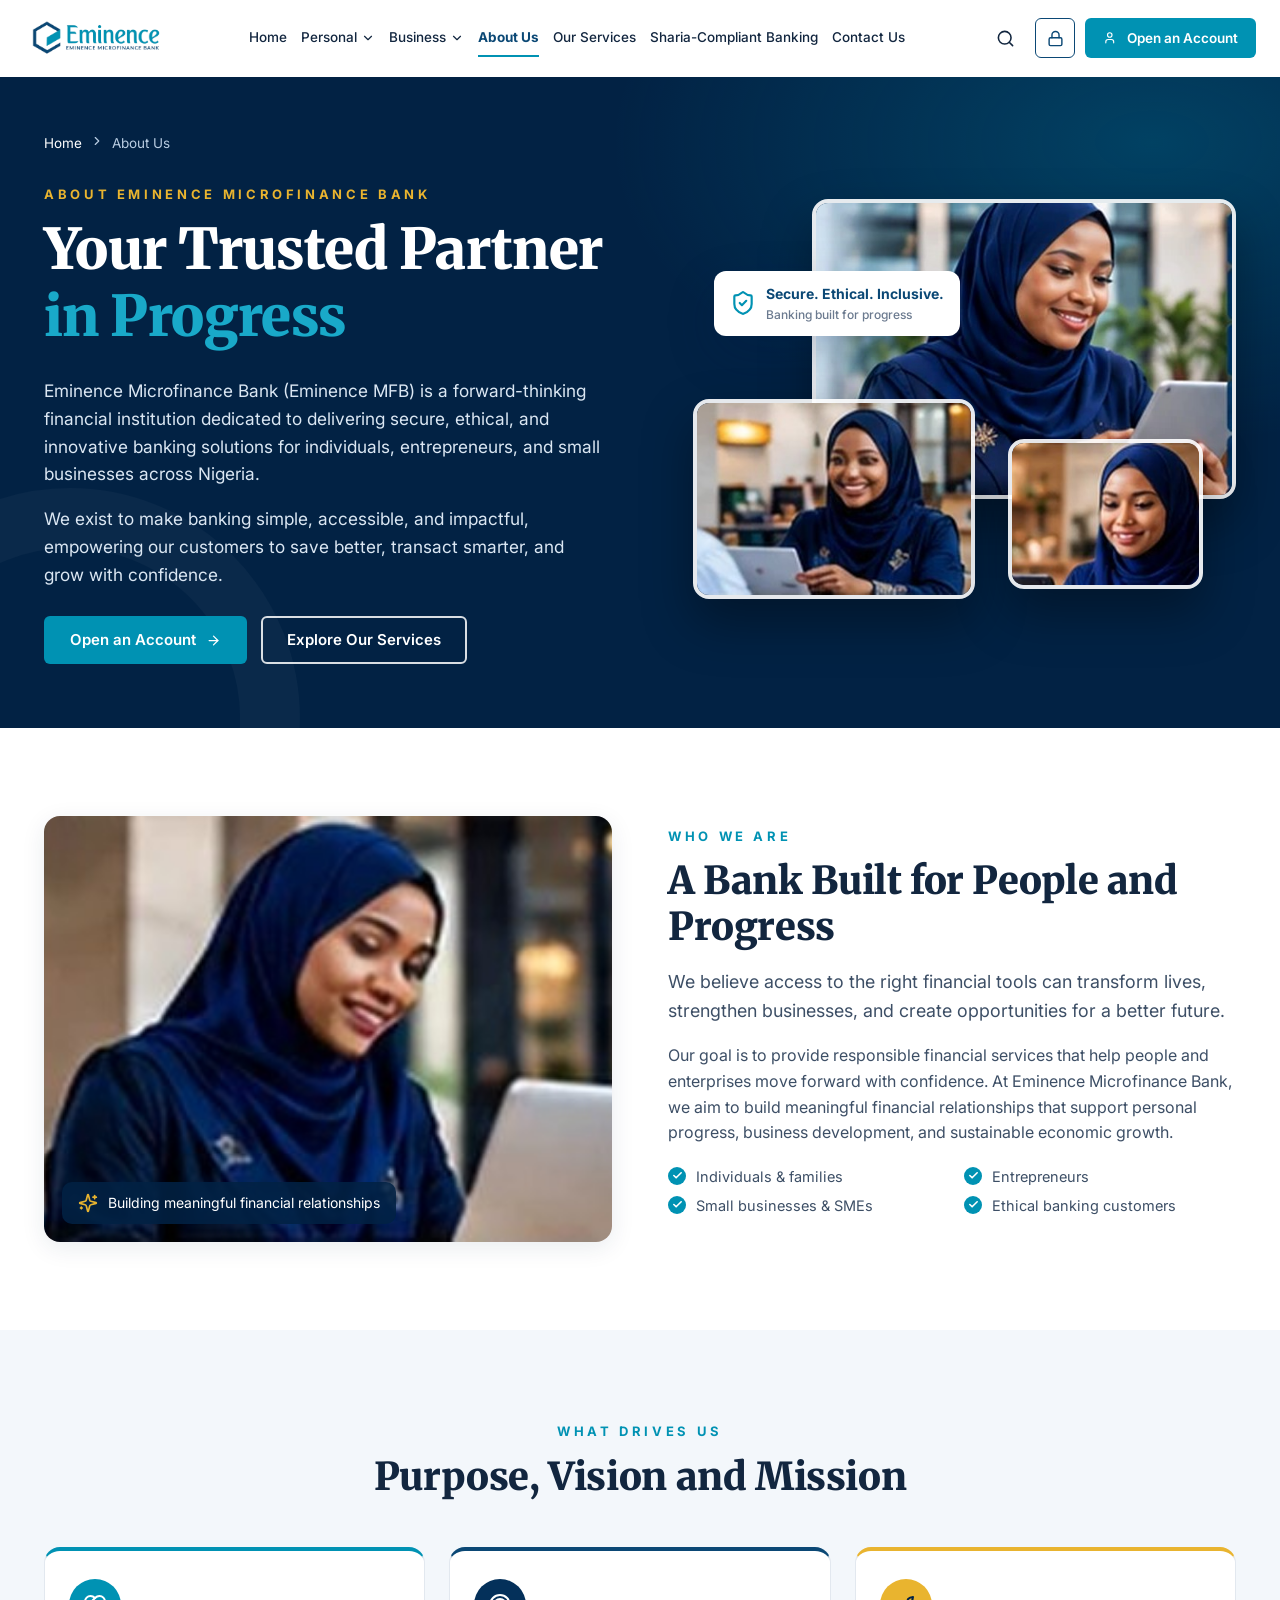
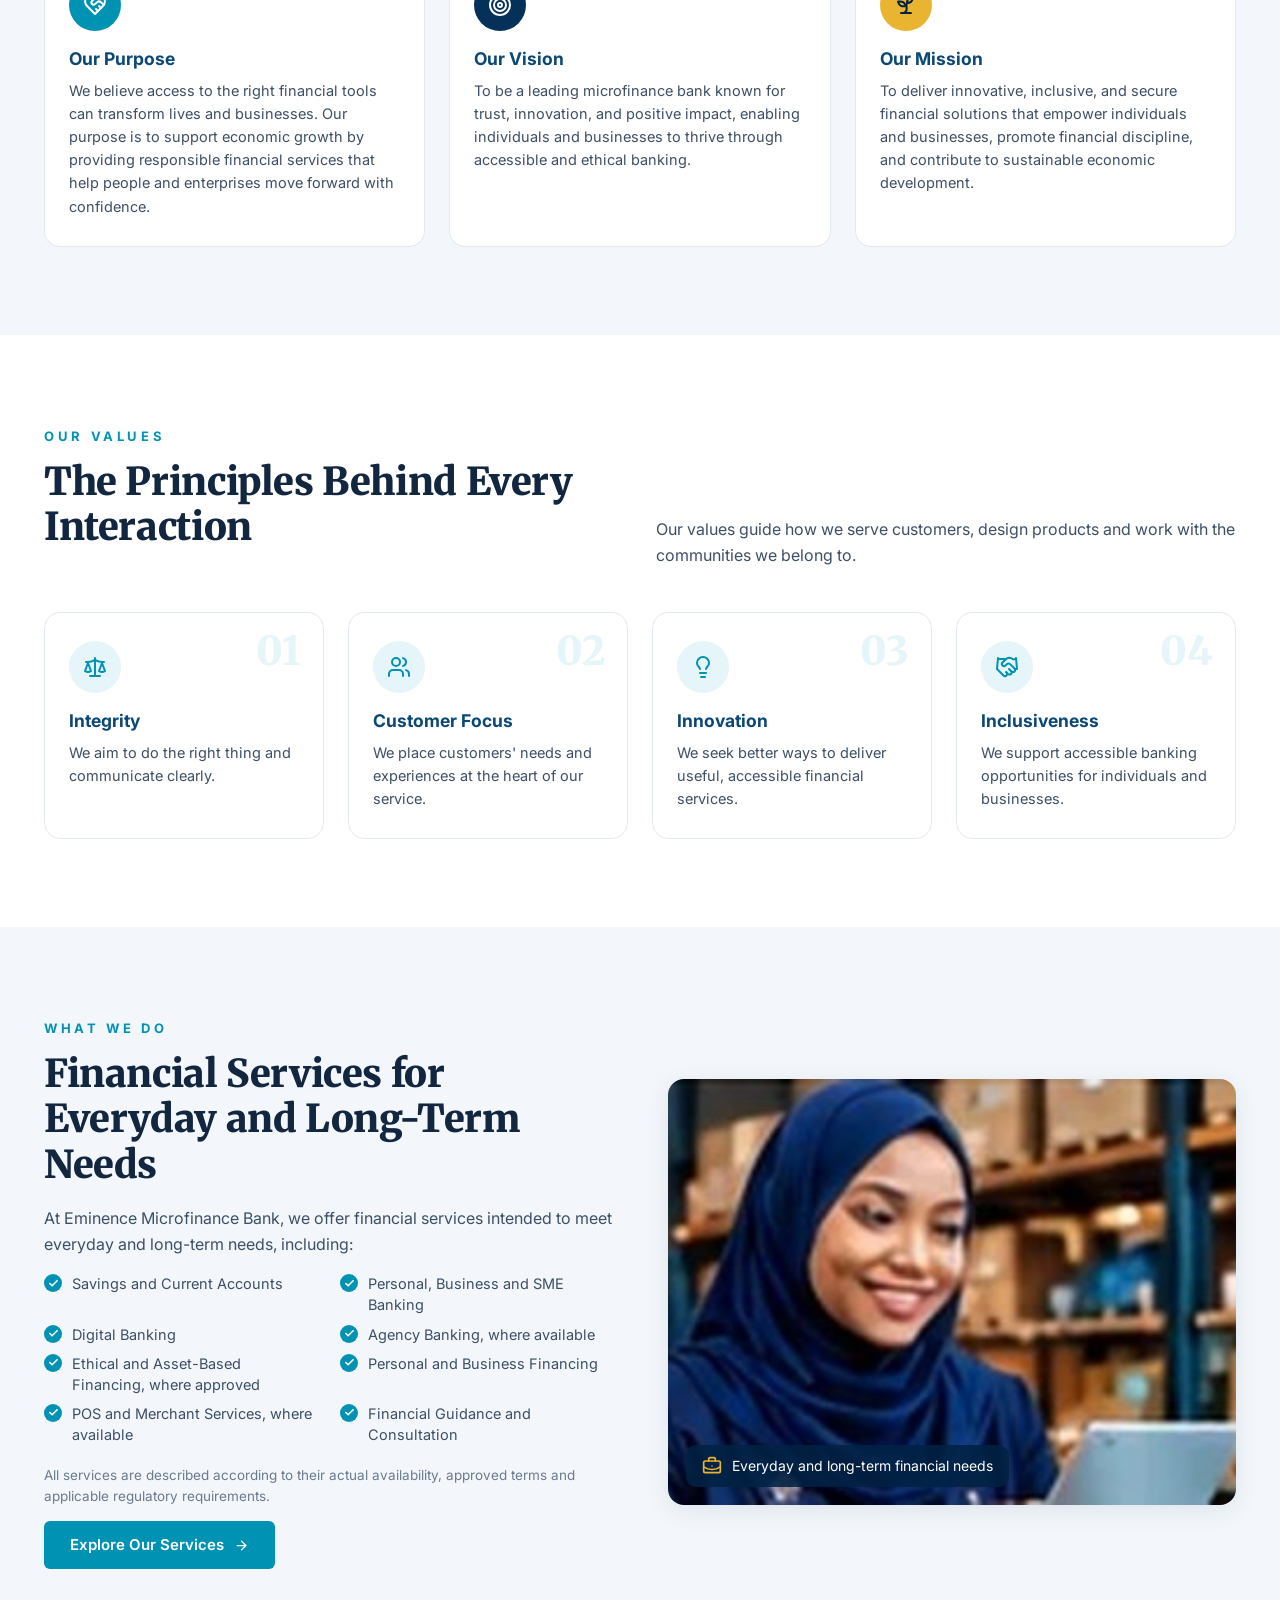
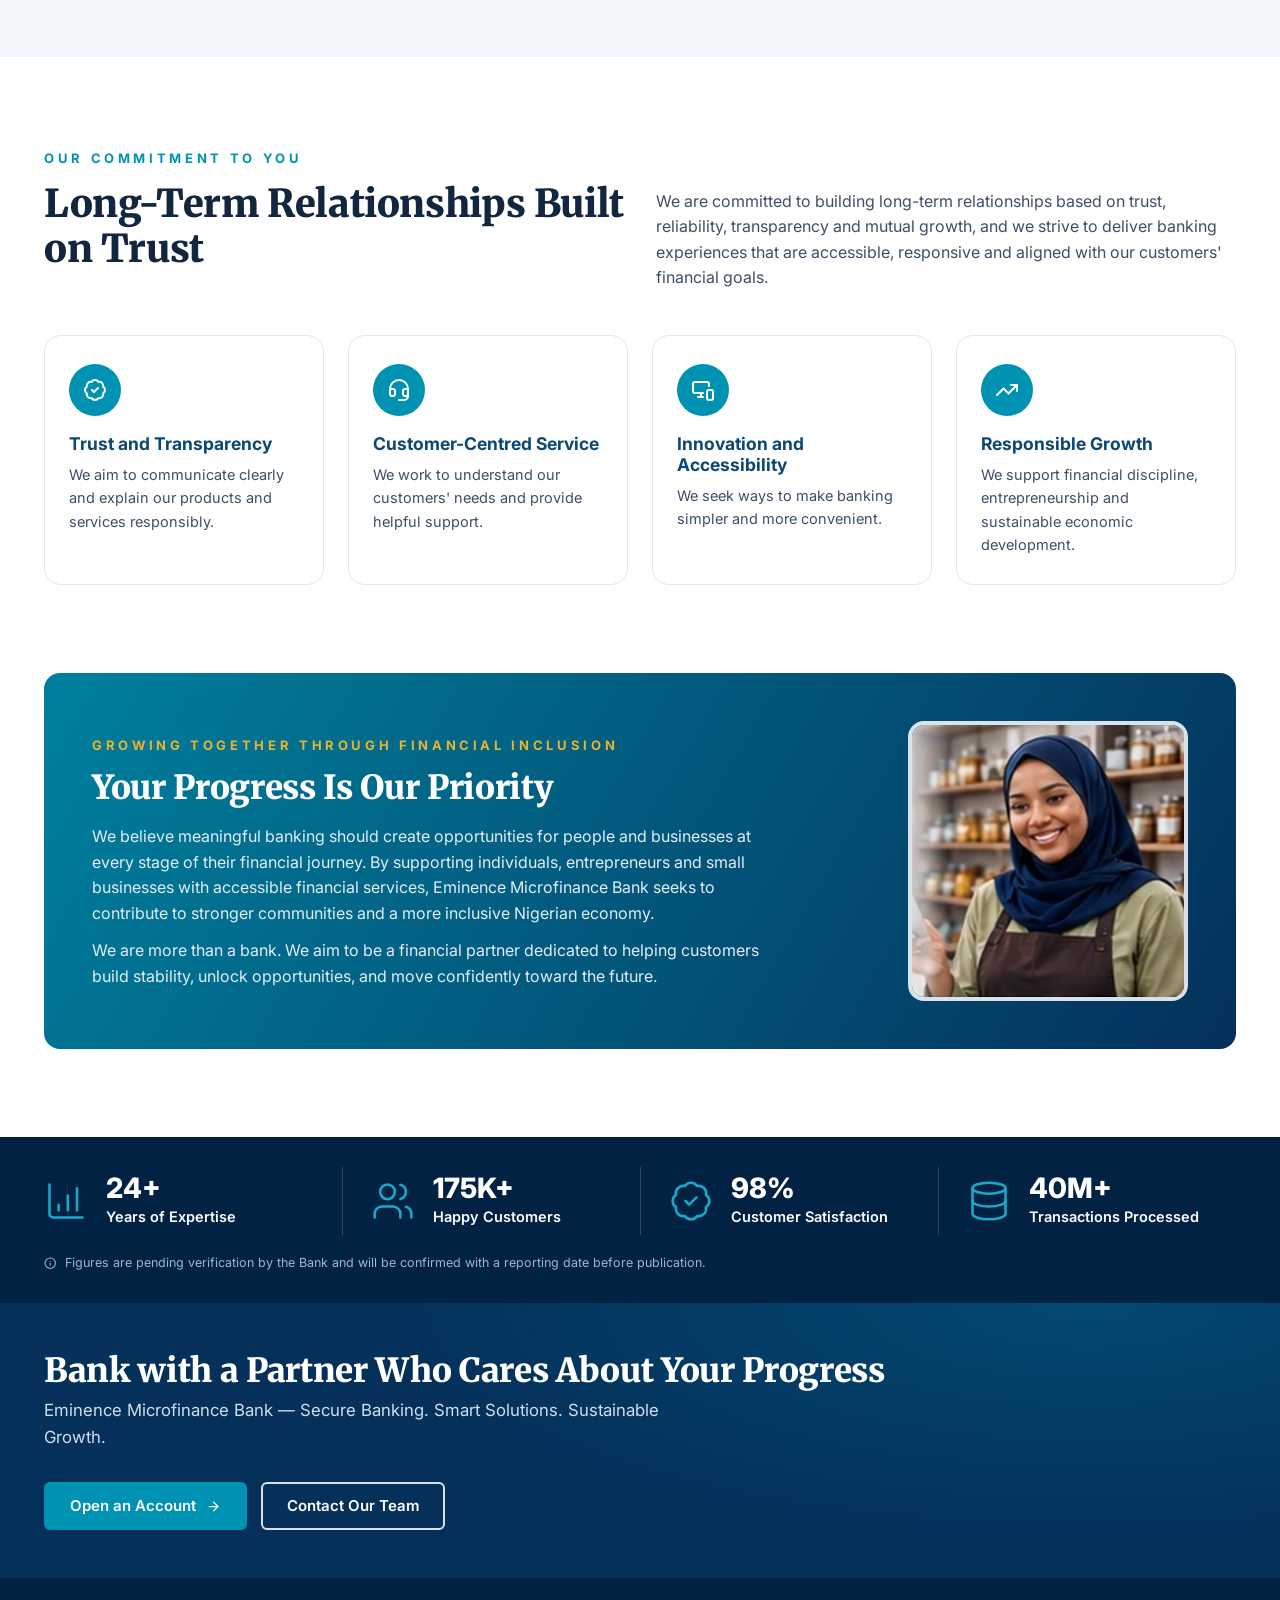
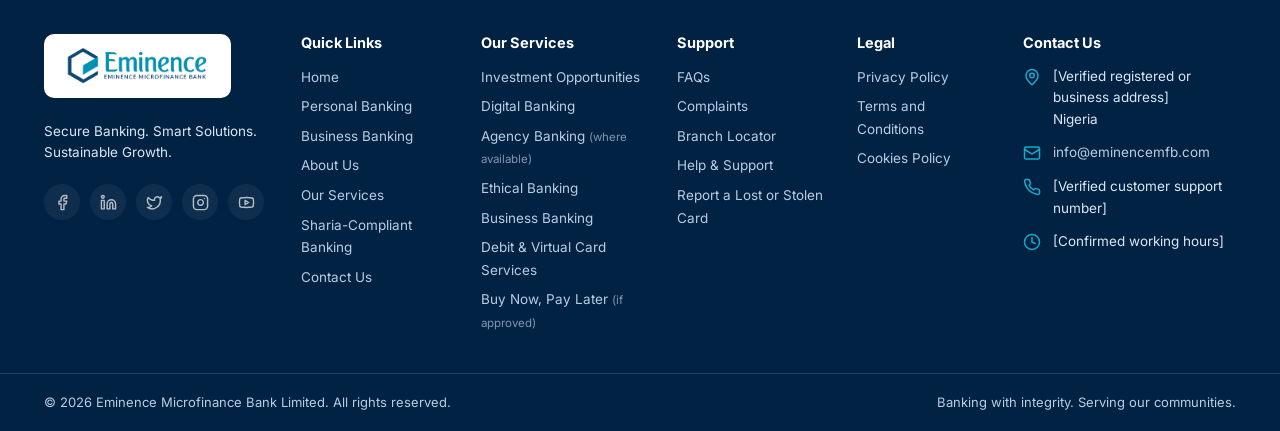
==== eminence-website/about.html @ ccd64b38 "Add files via upload" ====
<!doctype html>
<html lang="en" class="no-js">
<head>
  <meta charset="utf-8">
  <meta name="viewport" content="width=device-width, initial-scale=1">
  <title>About Us | Eminence Microfinance Bank</title>
  <meta name="description" content="Eminence Microfinance Bank is a forward-thinking financial institution delivering secure, ethical and innovative banking for individuals, entrepreneurs and small businesses across Nigeria.">
  <meta name="theme-color" content="#022244">
  <link rel="icon" type="image/webp" href="assets/img/eminence-icon.webp">
  <link rel="apple-touch-icon" href="assets/img/eminence-icon.webp">
  <link rel="preconnect" href="https://fonts.googleapis.com">
  <link rel="preconnect" href="https://fonts.gstatic.com" crossorigin>
  <link href="https://fonts.googleapis.com/css2?family=Inter:wght@400;500;600;700;800&family=Merriweather:wght@700;900&display=swap" rel="stylesheet">
  <link rel="stylesheet" href="assets/css/styles.css">
</head>
<body data-page="about">
  <a class="skip-link" href="#main">Skip to main content</a>
  <header id="site-header"></header>

  <main id="main">
    <!-- HERO -->
    <section class="hero-split" aria-labelledby="hero-title">
      <div class="container">
        <div>
          <ol class="breadcrumb reveal"><li><a href="index.html">Home</a></li><li><i data-lucide="chevron-right"></i></li><li aria-current="page">About Us</li></ol>
          <span class="eyebrow eyebrow--gold reveal">About Eminence Microfinance Bank</span>
          <h1 id="hero-title" class="reveal" style="--d:.08s">Your Trusted Partner <span class="accent">in Progress</span></h1>
          <p class="reveal" style="--d:.16s">Eminence Microfinance Bank (Eminence MFB) is a forward-thinking financial institution dedicated to delivering secure, ethical, and innovative banking solutions for individuals, entrepreneurs, and small businesses across Nigeria.</p>
          <p class="reveal" style="--d:.2s">We exist to make banking simple, accessible, and impactful, empowering our customers to save better, transact smarter, and grow with confidence.</p>
          <div class="btn-row reveal" style="--d:.26s;margin-top:28px">
            <a class="btn btn--primary" href="#" data-open-account>Open an Account <i data-lucide="arrow-right"></i></a>
            <a class="btn btn--ghost-light" href="services.html">Explore Our Services</a>
          </div>
        </div>
        <div class="collage reveal reveal--right" style="--d:.2s">
          <img class="c1" src="assets/img/biz-digital.jpg" alt="Eminence team member in a hijab working on a tablet" style="object-position:center 30%">
          <img class="c2" src="assets/img/svc-agency.jpg" alt="Eminence staff member in a hijab helping a customer">
          <img class="c3" src="assets/img/acc-women.jpg" alt="Customer in a hijab smiling at her phone">
          <div class="badge-float"><i data-lucide="shield-check"></i><div>Secure. Ethical. Inclusive.<small>Banking built for progress</small></div></div>
        </div>
      </div>
    </section>

    <!-- WHO WE ARE -->
    <section class="section" aria-labelledby="who-title">
      <div class="container split">
        <div class="split__media reveal reveal--left">
          <img src="assets/img/svc-business.jpg" alt="Eminence relationship officer in a hijab at work" loading="lazy">
          <span class="tag"><i data-lucide="sparkles"></i>Building meaningful financial relationships</span>
        </div>
        <div class="reveal reveal--right">
          <span class="eyebrow">Who We Are</span>
          <h2 id="who-title" class="h-section">A Bank Built for People and Progress</h2>
          <p class="lead">We believe access to the right financial tools can transform lives, strengthen businesses, and create opportunities for a better future.</p>
          <p>Our goal is to provide responsible financial services that help people and enterprises move forward with confidence. At Eminence Microfinance Bank, we aim to build meaningful financial relationships that support personal progress, business development, and sustainable economic growth.</p>
          <ul class="check-list check-list--2col" style="margin-top:20px">
            <li>Individuals &amp; families</li><li>Entrepreneurs</li><li>Small businesses &amp; SMEs</li><li>Ethical banking customers</li>
          </ul>
        </div>
      </div>
    </section>

    <!-- PURPOSE / VISION / MISSION -->
    <section class="section section--soft" aria-labelledby="pvm-title">
      <div class="container">
        <div class="section-head section-head--center reveal">
          <span class="eyebrow">What Drives Us</span>
          <h2 id="pvm-title" class="h-section">Purpose, Vision and Mission</h2>
        </div>
        <div class="mvv" data-stagger>
          <article class="pillar reveal"><span class="ic-circle ic-circle--teal"><i data-lucide="heart-handshake"></i></span><h3>Our Purpose</h3><p>We believe access to the right financial tools can transform lives and businesses. Our purpose is to support economic growth by providing responsible financial services that help people and enterprises move forward with confidence.</p></article>
          <article class="pillar reveal"><span class="ic-circle"><i data-lucide="target"></i></span><h3>Our Vision</h3><p>To be a leading microfinance bank known for trust, innovation, and positive impact, enabling individuals and businesses to thrive through accessible and ethical banking.</p></article>
          <article class="pillar reveal"><span class="ic-circle" style="background:var(--gold);color:var(--navy-900)"><i data-lucide="sprout"></i></span><h3>Our Mission</h3><p>To deliver innovative, inclusive, and secure financial solutions that empower individuals and businesses, promote financial discipline, and contribute to sustainable economic development.</p></article>
        </div>
      </div>
    </section>

    <!-- VALUES -->
    <section class="section" aria-labelledby="values-title">
      <div class="container">
        <div class="section-head reveal">
          <div><span class="eyebrow">Our Values</span><h2 id="values-title" class="h-section">The Principles Behind Every Interaction</h2></div>
          <p>Our values guide how we serve customers, design products and work with the communities we belong to.</p>
        </div>
        <div class="grid grid-4" data-stagger>
          <article class="pillar pillar--num reveal"><span class="num">01</span><span class="ic-circle ic-circle--soft"><i data-lucide="scale"></i></span><h3>Integrity</h3><p>We aim to do the right thing and communicate clearly.</p></article>
          <article class="pillar pillar--num reveal"><span class="num">02</span><span class="ic-circle ic-circle--soft"><i data-lucide="users"></i></span><h3>Customer Focus</h3><p>We place customers' needs and experiences at the heart of our service.</p></article>
          <article class="pillar pillar--num reveal"><span class="num">03</span><span class="ic-circle ic-circle--soft"><i data-lucide="lightbulb"></i></span><h3>Innovation</h3><p>We seek better ways to deliver useful, accessible financial services.</p></article>
          <article class="pillar pillar--num reveal"><span class="num">04</span><span class="ic-circle ic-circle--soft"><i data-lucide="handshake"></i></span><h3>Inclusiveness</h3><p>We support accessible banking opportunities for individuals and businesses.</p></article>
        </div>
      </div>
    </section>

    <!-- WHAT WE DO -->
    <section class="section section--soft" aria-labelledby="do-title">
      <div class="container split split--rev">
        <div class="split__media reveal reveal--right">
          <img src="assets/img/biz-financing.jpg" alt="Business owner in a hijab reviewing stock on a tablet" loading="lazy">
          <span class="tag"><i data-lucide="briefcase-business"></i>Everyday and long-term financial needs</span>
        </div>
        <div class="reveal reveal--left">
          <span class="eyebrow">What We Do</span>
          <h2 id="do-title" class="h-section">Financial Services for Everyday and Long-Term Needs</h2>
          <p>At Eminence Microfinance Bank, we offer financial services intended to meet everyday and long-term needs, including:</p>
          <ul class="check-list check-list--2col">
            <li>Savings and Current Accounts</li>
            <li>Personal, Business and SME Banking</li>
            <li>Digital Banking</li>
            <li>Agency Banking, where available</li>
            <li>Ethical and Asset-Based Financing, where approved</li>
            <li>Personal and Business Financing</li>
            <li>POS and Merchant Services, where available</li>
            <li>Financial Guidance and Consultation</li>
          </ul>
          <p style="font-size:13.5px;color:var(--muted)">All services are described according to their actual availability, approved terms and applicable regulatory requirements.</p>
          <a class="btn btn--primary" href="services.html">Explore Our Services <i data-lucide="arrow-right"></i></a>
        </div>
      </div>
    </section>

    <!-- COMMITMENT -->
    <section class="section" aria-labelledby="commit-title">
      <div class="container">
        <div class="section-head reveal">
          <div><span class="eyebrow">Our Commitment to You</span><h2 id="commit-title" class="h-section">Long-Term Relationships Built on Trust</h2></div>
          <p>We are committed to building long-term relationships based on trust, reliability, transparency and mutual growth, and we strive to deliver banking experiences that are accessible, responsive and aligned with our customers' financial goals.</p>
        </div>
        <div class="grid grid-4" data-stagger>
          <article class="pillar reveal"><span class="ic-circle ic-circle--teal"><i data-lucide="badge-check"></i></span><h3>Trust and Transparency</h3><p>We aim to communicate clearly and explain our products and services responsibly.</p></article>
          <article class="pillar reveal"><span class="ic-circle ic-circle--teal"><i data-lucide="headset"></i></span><h3>Customer-Centred Service</h3><p>We work to understand our customers' needs and provide helpful support.</p></article>
          <article class="pillar reveal"><span class="ic-circle ic-circle--teal"><i data-lucide="monitor-smartphone"></i></span><h3>Innovation and Accessibility</h3><p>We seek ways to make banking simpler and more convenient.</p></article>
          <article class="pillar reveal"><span class="ic-circle ic-circle--teal"><i data-lucide="trending-up"></i></span><h3>Responsible Growth</h3><p>We support financial discipline, entrepreneurship and sustainable economic development.</p></article>
        </div>
      </div>
    </section>

    <!-- INCLUSION -->
    <section class="section" style="padding-top:0" aria-labelledby="incl-title">
      <div class="container">
        <div class="quote-band reveal reveal--zoom">
          <div>
            <span class="eyebrow eyebrow--gold">Growing Together Through Financial Inclusion</span>
            <h2 id="incl-title">Your Progress Is Our Priority</h2>
            <p style="margin-bottom:12px">We believe meaningful banking should create opportunities for people and businesses at every stage of their financial journey. By supporting individuals, entrepreneurs and small businesses with accessible financial services, Eminence Microfinance Bank seeks to contribute to stronger communities and a more inclusive Nigerian economy.</p>
            <p>We are more than a bank. We aim to be a financial partner dedicated to helping customers build stability, unlock opportunities, and move confidently toward the future.</p>
          </div>
          <img src="assets/img/biz-story.jpg" alt="Smiling business owner in a hijab" loading="lazy">
        </div>
      </div>
    </section>

    <!-- STATS (pending verification) -->
    <section class="stats" data-unverified-stats aria-label="Eminence in numbers">
      <div class="container">
        <div class="stats__grid" data-stagger>
          <div class="stat reveal"><i data-lucide="chart-column-increasing"></i><div><strong>24+</strong><span>Years of Expertise</span></div></div>
          <div class="stat reveal"><i data-lucide="users"></i><div><strong>175K+</strong><span>Happy Customers</span></div></div>
          <div class="stat reveal"><i data-lucide="badge-check"></i><div><strong>98%</strong><span>Customer Satisfaction</span></div></div>
          <div class="stat reveal"><i data-lucide="database"></i><div><strong>40M+</strong><span>Transactions Processed</span></div></div>
        </div>
        <p class="stats__note"><i data-lucide="info"></i> Figures are pending verification by the Bank and will be confirmed with a reporting date before publication.</p>
      </div>
    </section>

    <!-- CTA -->
    <section class="cta" aria-labelledby="cta-title">
      <div class="container cta__inner reveal">
        <div>
          <h2 id="cta-title">Bank with a Partner Who Cares About Your Progress</h2>
          <p>Eminence Microfinance Bank — Secure Banking. Smart Solutions. Sustainable Growth.</p>
        </div>
        <div class="btn-row">
          <a class="btn btn--primary" href="#" data-open-account>Open an Account <i data-lucide="arrow-right"></i></a>
          <a class="btn btn--ghost-light" href="contact.html">Contact Our Team</a>
        </div>
      </div>
    </section>
  </main>

  <footer id="site-footer"></footer>
  <script src="assets/js/vendor/lenis.min.js"></script>
  <script src="assets/js/vendor/lucide.min.js"></script>
  <script src="assets/js/main.js"></script>
</body>
</html>
---- eminence-website/assets/css/styles.css ----
/* ==========================================================================
   Eminence Microfinance Bank — Global Stylesheet
   ========================================================================== */

:root {
  --navy: #0b4875;
  --navy-700: #083a62;
  --navy-800: #04305a;
  --navy-900: #022244;
  --teal: #0092b3;
  --teal-600: #00809e;
  --teal-400: #19a9c9;
  --teal-50: #e6f5f9;
  --gold: #e9b42f;
  --gold-600: #d29e17;
  --gold-50: #fdf6e3;
  --ink: #12263f;
  --body: #3d4f66;
  --muted: #6b7a8f;
  --line: #e2e8ef;
  --bg: #ffffff;
  --bg-soft: #f3f7fb;
  --white: #ffffff;
  --success: #12936a;
  --danger: #c63b3b;

  --font-head: "Merriweather", Georgia, "Times New Roman", serif;
  --font-body: "Inter", system-ui, -apple-system, "Segoe UI", Roboto, Arial, sans-serif;
  --font-script: "Caveat", "Segoe Script", cursive;

  --radius-sm: 6px;
  --radius: 10px;
  --radius-lg: 16px;
  --shadow-sm: 0 1px 2px rgba(10, 40, 80, .06), 0 2px 8px rgba(10, 40, 80, .05);
  --shadow: 0 6px 24px rgba(10, 40, 80, .09);
  --shadow-lg: 0 18px 50px rgba(5, 30, 70, .18);
  --container: 1240px;
  --header-h: 76px;
  --ease: cubic-bezier(.2, .7, .2, 1);
}

/* ---------- Reset / base ---------- */
*, *::before, *::after { box-sizing: border-box; }
html { scroll-behavior: smooth; -webkit-text-size-adjust: 100%; scroll-padding-top: calc(var(--header-h) + 16px); }
html.lenis, html.lenis body { height: auto; }
.lenis.lenis-smooth { scroll-behavior: auto !important; }
.lenis.lenis-smooth [data-lenis-prevent] { overscroll-behavior: contain; }
.lenis.lenis-stopped { overflow: hidden; }
body {
  margin: 0; font-family: var(--font-body); font-size: 16px; line-height: 1.6;
  color: var(--body); background: var(--bg); overflow-x: hidden;
  -webkit-font-smoothing: antialiased;
}
img { max-width: 100%; display: block; }
a { color: var(--teal); text-decoration: none; transition: color .2s; }
a:hover { color: var(--navy); }
h1, h2, h3, h4 { color: var(--ink); margin: 0 0 .5em; line-height: 1.18; }
h1, h2 { font-family: var(--font-head); font-weight: 900; letter-spacing: -.01em; }
h3, h4 { font-family: var(--font-body); font-weight: 700; }
p { margin: 0 0 1em; }
ul { margin: 0; padding: 0; }
button, input, select, textarea { font: inherit; color: inherit; }
:focus-visible { outline: 3px solid var(--gold); outline-offset: 2px; border-radius: 4px; }
.sr-only { position: absolute; width: 1px; height: 1px; overflow: hidden; clip: rect(0 0 0 0); white-space: nowrap; }
.skip-link { position: absolute; left: 16px; top: -60px; z-index: 999; background: var(--gold); color: var(--navy-900); padding: 10px 16px; border-radius: var(--radius-sm); font-weight: 700; }
.skip-link:focus { top: 12px; }
[data-lucide], svg.lucide { width: 1em; height: 1em; stroke-width: 2; flex-shrink: 0; }

.container { width: 100%; max-width: var(--container); margin: 0 auto; padding: 0 24px; }
.section { padding: 88px 0; }
.section--tight { padding: 56px 0; }
.section--soft { background: var(--bg-soft); }
.section--navy { background: var(--navy-900); color: #d6e2ef; }
.text-center { text-align: center; }

/* ---------- Typography helpers ---------- */
.eyebrow {
  display: inline-block; font-size: 13px; font-weight: 700; letter-spacing: .28em;
  text-transform: uppercase; color: var(--teal); margin-bottom: 12px;
}
.eyebrow--gold { color: var(--gold); }
.h-display { font-size: clamp(2.3rem, 4.6vw, 4rem); }
.h-section { font-size: clamp(1.8rem, 3vw, 2.5rem); }
.h-sub { font-size: clamp(1.35rem, 2vw, 1.7rem); }
.accent { color: var(--teal-400); }
.accent-gold { color: var(--gold); }
.lead { font-size: 1.12rem; color: var(--body); }
.section-head { display: grid; grid-template-columns: 1fr 1fr; gap: 32px; align-items: end; margin-bottom: 44px; }
.section-head p { margin: 0; }
.section-head--center { display: block; text-align: center; max-width: 720px; margin: 0 auto 48px; }

/* ---------- Buttons ---------- */
.btn {
  display: inline-flex; align-items: center; justify-content: center; gap: 10px;
  padding: 13px 24px; border-radius: var(--radius-sm); font-weight: 600; font-size: 15px;
  border: 2px solid transparent; cursor: pointer; text-align: center; line-height: 1.2;
  transition: background .25s, color .25s, border-color .25s, transform .25s var(--ease), box-shadow .25s;
}
.btn svg { transition: transform .25s var(--ease); }
.btn:hover svg:last-child { transform: translateX(3px); }
.btn:active { transform: translateY(1px); }
.btn--primary { background: var(--teal); color: #fff; }
.btn--primary:hover { background: var(--teal-600); color: #fff; box-shadow: 0 8px 22px rgba(0, 146, 179, .35); }
.btn--navy { background: var(--navy-800); color: #fff; }
.btn--navy:hover { background: var(--navy-900); color: #fff; }
.btn--gold { background: var(--gold); color: var(--navy-900); }
.btn--gold:hover { background: var(--gold-600); color: var(--navy-900); }
.btn--ghost-light { border-color: rgba(255, 255, 255, .85); color: #fff; background: transparent; }
.btn--ghost-light:hover { background: #fff; color: var(--navy-800); }
.btn--outline { border-color: var(--navy); color: var(--navy); background: #fff; }
.btn--outline:hover { background: var(--navy); color: #fff; }
.btn--block { width: 100%; }
.btn--sm { padding: 9px 16px; font-size: 14px; }
.btn-row { display: flex; flex-wrap: wrap; gap: 14px; }
.link-arrow { display: inline-flex; align-items: center; gap: 8px; font-weight: 700; color: var(--navy); font-size: 14.5px; }
.link-arrow:hover { color: var(--teal); gap: 12px; }

/* ==========================================================================
   Header / navigation
   ========================================================================== */
.site-header {
  position: sticky; top: 0; z-index: 100; background: rgba(255, 255, 255, .97);
  backdrop-filter: saturate(160%) blur(8px); border-bottom: 1px solid transparent;
  transition: box-shadow .3s, border-color .3s;
}
.site-header.is-scrolled { box-shadow: 0 4px 20px rgba(5, 30, 70, .08); border-color: var(--line); }
.nav { height: var(--header-h); display: flex; align-items: center; gap: 18px; max-width: 1400px; }
.brand { display: flex; align-items: center; flex-shrink: 0; }
.brand img { height: 44px; width: auto; }
.nav-menu { display: flex; align-items: center; gap: 0; margin: 0 auto; list-style: none; }
.nav-menu > li { position: relative; }
.nav-link {
  display: inline-flex; align-items: center; gap: 4px; padding: 10px 12px; font-size: 14.5px;
  font-weight: 500; color: var(--ink); position: relative; background: none; border: 0; cursor: pointer; white-space: nowrap;
}
.nav-link::after {
  content: ""; position: absolute; left: 12px; right: 12px; bottom: 2px; height: 2px;
  background: var(--teal); transform: scaleX(0); transform-origin: left; transition: transform .3s var(--ease);
}
.nav-link:hover { color: var(--teal); }
.nav-link:hover::after, .nav-link.is-active::after { transform: scaleX(1); }
.nav-link.is-active { color: var(--navy); font-weight: 700; }
.nav-link svg { font-size: 14px; transition: transform .25s; }
.has-dropdown:hover .nav-link svg, .has-dropdown.is-open .nav-link svg { transform: rotate(180deg); }
.dropdown {
  position: absolute; top: calc(100% + 6px); left: 0; min-width: 270px; background: #fff;
  border: 1px solid var(--line); border-radius: var(--radius); box-shadow: var(--shadow-lg);
  padding: 8px; list-style: none; opacity: 0; visibility: hidden; transform: translateY(8px);
  transition: opacity .2s, transform .2s, visibility .2s;
}
.has-dropdown:hover .dropdown, .has-dropdown:focus-within .dropdown, .has-dropdown.is-open .dropdown { opacity: 1; visibility: visible; transform: translateY(0); }
.dropdown a { display: flex; align-items: center; gap: 12px; padding: 10px 12px; border-radius: 8px; color: var(--ink); font-size: 14px; font-weight: 500; }
.dropdown a:hover { background: var(--teal-50); color: var(--navy); }
.dropdown a svg { color: var(--teal); font-size: 18px; }
.nav-actions { display: flex; align-items: center; gap: 10px; flex-shrink: 0; }
.icon-btn { width: 40px; height: 40px; display: grid; place-items: center; border-radius: 50%; border: 0; background: transparent; color: var(--ink); cursor: pointer; font-size: 19px; }
.icon-btn:hover { background: var(--teal-50); color: var(--teal); }
.nav-divider { width: 1px; height: 26px; background: var(--line); }
.btn-ib { border: 1.5px solid var(--navy); color: var(--navy); padding: 9px 14px; font-size: 13.5px; border-radius: var(--radius-sm); background: #fff; }
.btn-ib:hover { background: var(--navy); color: #fff; }
.btn-open { padding: 10px 16px; font-size: 13.5px; }
.nav-toggle { display: none; }

/* Search overlay */
.search-panel {
  position: fixed; inset: 0; z-index: 200; background: rgba(2, 25, 55, .72); backdrop-filter: blur(4px);
  display: flex; align-items: flex-start; justify-content: center; padding: 14vh 16px 16px;
  opacity: 0; visibility: hidden; transition: opacity .25s, visibility .25s;
}
.search-panel.is-open { opacity: 1; visibility: visible; }
.search-box { width: 100%; max-width: 640px; background: #fff; border-radius: var(--radius-lg); box-shadow: var(--shadow-lg); overflow: hidden; }
.search-box form { display: flex; align-items: center; gap: 10px; padding: 8px 8px 8px 20px; border-bottom: 1px solid var(--line); }
.search-box input { flex: 1; border: 0; outline: 0; font-size: 17px; padding: 12px 0; min-width: 0; }
.search-results { list-style: none; max-height: 52vh; overflow: auto; padding: 8px; }
.search-results a { display: block; padding: 12px 14px; border-radius: 8px; color: var(--ink); }
.search-results a:hover, .search-results a:focus { background: var(--teal-50); }
.search-results small { display: block; color: var(--muted); font-size: 13px; }
.search-empty { padding: 18px; color: var(--muted); font-size: 14px; }

/* ==========================================================================
   Hero
   ========================================================================== */
.hero { position: relative; background: var(--navy-900); color: #fff; overflow: hidden; isolation: isolate; }
.hero__media { position: absolute; inset: 0 0 0 38%; z-index: -2; }
.hero__media img { width: 100%; height: 100%; object-fit: cover; object-position: center 30%; }
.hero::before {
  content: ""; position: absolute; inset: 0; z-index: -1;
  background: linear-gradient(90deg, var(--navy-900) 0%, var(--navy-900) 36%, rgba(2, 34, 68, .86) 46%, rgba(2, 34, 68, .25) 64%, rgba(2, 34, 68, 0) 80%);
}
.hero__inner { position: relative; min-height: 470px; display: flex; align-items: center; padding: 56px 24px 64px; }
.hero__content { max-width: 600px; }
.hero h1 { color: #fff; font-size: clamp(2.3rem, 4.8vw, 4.1rem); margin-bottom: 20px; }
.hero h1 .accent { display: block; color: var(--teal-400); }
.hero p { color: #dbe7f3; font-size: 1.12rem; max-width: 520px; margin-bottom: 30px; }
.breadcrumb { display: flex; align-items: center; gap: 8px; font-size: 13.5px; color: #b9cde2; margin-bottom: 26px; list-style: none; }
.breadcrumb a { color: #fff; }
.breadcrumb svg { font-size: 14px; }
.hero-badges { display: flex; flex-wrap: wrap; gap: 26px; margin-top: 36px; list-style: none; }
.hero-badges li { display: flex; align-items: center; gap: 12px; font-size: 14px; line-height: 1.35; color: #fff; }
.hero-badges svg { font-size: 30px; color: var(--teal-400); stroke-width: 1.6; }
.hero-badges small { display: block; color: #b9cde2; font-size: 12.5px; }
.hero__script {
  position: absolute; right: 6%; bottom: 14%; font-family: var(--font-script); color: var(--navy-800);
  font-size: clamp(1.6rem, 2.6vw, 2.6rem); line-height: 1.05; transform: rotate(-12deg); font-weight: 700;
  text-shadow: 0 1px 0 rgba(255,255,255,.6);
}
.hero--home .hero__inner { min-height: 520px; }
.hero--home .hero__media { inset: 0 0 0 34%; }
.hero--home .hero__content { max-width: 620px; }

/* Home hero calculator floats over hero + quick links */
.home-top { position: relative; }
.home-top .calc-float { position: absolute; top: 24px; right: max(24px, calc((100vw - var(--container)) / 2 + 24px)); width: 330px; z-index: 20; }

/* ==========================================================================
   Quick access / feature tiles
   ========================================================================== */
.quick-strip { position: relative; z-index: 5; background: linear-gradient(var(--bg-soft), var(--bg-soft)); padding: 18px 0 26px; }
.quick-grid { display: grid; grid-template-columns: repeat(4, 1fr); gap: 14px; }
.quick-grid--5 { grid-template-columns: repeat(5, 1fr); }
.quick-card {
  display: flex; align-items: center; gap: 14px; background: #fff; padding: 18px; border-radius: var(--radius);
  box-shadow: var(--shadow-sm); border: 1px solid var(--line); color: var(--ink); position: relative;
  transition: transform .3s var(--ease), box-shadow .3s, background .3s, border-color .3s;
}
.quick-card:hover { transform: translateY(-4px); box-shadow: var(--shadow); color: var(--ink); border-color: #cfe7ef; }
.quick-card h3 { font-size: 15px; margin: 0 0 2px; color: var(--navy); }
.quick-card p { font-size: 13px; margin: 0; color: var(--muted); line-height: 1.4; }
.quick-card .chev { margin-left: auto; color: var(--navy); font-size: 18px; transition: transform .25s; }
.quick-card:hover .chev { transform: translateX(4px); }
.quick-card.is-featured { background: var(--teal); border-color: var(--teal); }
.quick-card.is-featured h3, .quick-card.is-featured p, .quick-card.is-featured .ic-plain { color: #fff; }
.ic-circle { width: 52px; height: 52px; border-radius: 50%; display: grid; place-items: center; font-size: 24px; flex-shrink: 0; color: #fff; background: var(--navy-800); }
.ic-circle--teal { background: var(--teal); }
.ic-circle--soft { background: var(--teal-50); color: var(--teal); }
.ic-plain { font-size: 30px; color: var(--navy); stroke-width: 1.6; flex-shrink: 0; }
.quick-more { display: grid; grid-template-columns: repeat(4, 1fr); gap: 14px; margin-top: 14px; }
.quick-mini { display: flex; align-items: center; gap: 12px; padding: 12px 16px; background: #fff; border: 1px solid var(--line); border-radius: var(--radius); font-size: 14px; font-weight: 600; color: var(--navy); transition: border-color .2s, color .2s, transform .25s; }
.quick-mini svg:first-child { color: var(--teal); font-size: 20px; }
.quick-mini svg:last-child { margin-left: auto; font-size: 16px; }
.quick-mini:hover { border-color: var(--teal); color: var(--teal); transform: translateY(-2px); }

/* ==========================================================================
   Cards
   ========================================================================== */
.grid { display: grid; gap: 24px; }
.grid-2 { grid-template-columns: repeat(2, 1fr); }
.grid-3 { grid-template-columns: repeat(3, 1fr); }
.grid-4 { grid-template-columns: repeat(4, 1fr); }
.grid-6 { grid-template-columns: repeat(6, 1fr); gap: 16px; }

.card { background: #fff; border-radius: var(--radius); border: 1px solid var(--line); box-shadow: var(--shadow-sm); overflow: hidden; display: flex; flex-direction: column; transition: transform .35s var(--ease), box-shadow .35s; }
.card:hover { transform: translateY(-6px); box-shadow: var(--shadow); }
.card__img { aspect-ratio: 2.2 / 1; overflow: hidden; background: var(--bg-soft); }
.card__img img { width: 100%; height: 100%; object-fit: cover; transition: transform .7s var(--ease); }
.card:hover .card__img img { transform: scale(1.06); }
.card__body { padding: 0 20px 22px; display: flex; flex-direction: column; flex: 1; position: relative; }
.card__icon { width: 54px; height: 54px; border-radius: 50%; background: var(--teal); color: #fff; display: grid; place-items: center; font-size: 24px; margin-top: -27px; border: 4px solid #fff; box-shadow: var(--shadow-sm); }
.card__head { display: flex; gap: 12px; align-items: flex-start; }
.card__head h3 { margin-top: 12px; }
.card h3 { font-size: 18px; color: var(--navy); margin-bottom: 8px; }
.card p { font-size: 14.5px; margin-bottom: 14px; }
.card .btn, .card .link-arrow { margin-top: auto; }
.card--service .card__img { aspect-ratio: 2.25 / 1; }
.card--service .card__body { padding: 14px 16px 18px; }
.card--service .svc-title { display: flex; align-items: center; gap: 10px; margin-bottom: 6px; }
.card--service .svc-title span { width: 36px; height: 36px; border-radius: 50%; background: var(--teal); color: #fff; display: grid; place-items: center; font-size: 17px; flex-shrink: 0; }
.card--service h3 { font-size: 15.5px; margin: 0; }
.card--service p { font-size: 13.5px; }

.check-list { list-style: none; display: grid; gap: 8px; margin: 4px 0 20px; }
.check-list li { display: flex; gap: 10px; align-items: flex-start; font-size: 14.5px; line-height: 1.45; }
.check-list li::before {
  content: ""; width: 18px; height: 18px; flex-shrink: 0; margin-top: 1px; border-radius: 50%;
  background: var(--teal) url("data:image/svg+xml,%3Csvg xmlns='http://www.w3.org/2000/svg' viewBox='0 0 24 24' fill='none' stroke='white' stroke-width='3.5' stroke-linecap='round' stroke-linejoin='round'%3E%3Cpath d='M20 6 9 17l-5-5'/%3E%3C/svg%3E") center / 11px no-repeat;
}
.check-list--gold li::before { background-color: var(--gold); }
.check-list--light li { color: #e6eef7; }
.check-list--2col { grid-template-columns: 1fr 1fr; column-gap: 24px; }

.feature { display: flex; gap: 16px; align-items: flex-start; }
.feature h3 { font-size: 16.5px; color: var(--navy); margin-bottom: 4px; }
.feature p { font-size: 14.5px; margin: 0; }
.feature-col { text-align: left; padding: 8px 24px; border-left: 1px solid var(--line); }
.feature-col:first-child { border-left: 0; }
.feature-col .ic-plain { font-size: 40px; color: var(--teal); margin-bottom: 18px; }
.feature-col h3 { font-size: 17px; color: var(--navy); }
.feature-col p { font-size: 14.5px; margin: 0; }

.panel { background: #fff; border: 1px solid var(--line); border-radius: var(--radius-lg); box-shadow: var(--shadow-sm); padding: 28px; }
.panel h2, .panel .panel-title { font-size: 1.45rem; }

/* Value / pillar cards */
.pillar { background: #fff; border: 1px solid var(--line); border-radius: var(--radius-lg); padding: 28px 24px; transition: transform .3s var(--ease), box-shadow .3s, border-color .3s; height: 100%; }
.pillar:hover { transform: translateY(-5px); box-shadow: var(--shadow); border-color: #cfe7ef; }
.pillar .ic-circle { margin-bottom: 18px; }
.pillar h3 { font-size: 17.5px; color: var(--navy); }
.pillar p { font-size: 14.5px; margin: 0; }
.pillar--num { position: relative; }
.pillar--num .num { position: absolute; top: 18px; right: 22px; font-family: var(--font-head); font-size: 40px; font-weight: 900; color: var(--teal-50); line-height: 1; }

/* ==========================================================================
   Split media sections
   ========================================================================== */
.split { display: grid; grid-template-columns: 1fr 1fr; gap: 56px; align-items: center; }
.split--rev .split__media { order: 2; }
.split__media { position: relative; border-radius: var(--radius-lg); overflow: hidden; box-shadow: var(--shadow); }
.split__media img { width: 100%; height: 100%; object-fit: cover; aspect-ratio: 4 / 3; }
.split__media .tag { position: absolute; left: 18px; bottom: 18px; background: rgba(2, 34, 68, .88); color: #fff; padding: 10px 16px; border-radius: var(--radius); font-size: 14px; display: flex; gap: 10px; align-items: center; }
.split__media .tag svg { color: var(--gold); font-size: 20px; }

/* Digital band (dark w/ image) */
.digital-band { display: grid; grid-template-columns: minmax(0, 1.75fr) minmax(0, 1fr); gap: 20px; align-items: stretch; }
.digital-card { position: relative; border-radius: var(--radius-lg); overflow: hidden; background: linear-gradient(100deg, #f4f8fc 0%, #f4f8fc 42%, var(--navy-800) 42.1%); display: grid; grid-template-columns: 1.1fr .9fr .75fr; min-height: 330px; box-shadow: var(--shadow-sm); border: 1px solid var(--line); }
.digital-card__text { padding: 30px 8px 30px 30px; }
.digital-card__text h2 { font-size: clamp(1.5rem, 2.2vw, 1.9rem); }
.digital-card__text p { font-size: 14.5px; }
.digital-card__media { position: relative; }
.digital-card__media img { position: absolute; inset: 0; width: 100%; height: 100%; object-fit: cover; }
.digital-card__media::before { content: ""; position: absolute; inset: 0; z-index: 1; background: linear-gradient(90deg, #f4f8fc 0%, rgba(244, 248, 252, 0) 30%); }
.digital-card__menu { list-style: none; display: grid; gap: 10px; align-content: center; padding: 22px 22px 22px 6px; }
.digital-card__menu a { display: flex; align-items: center; gap: 12px; padding: 12px 14px; border-radius: 8px; background: rgba(255,255,255,.06); border: 1px solid rgba(255,255,255,.14); color: #fff; font-size: 13.5px; font-weight: 600; transition: background .2s, transform .25s; }
.digital-card__menu a:hover { background: var(--teal); transform: translateX(-3px); color: #fff; }
.digital-card__menu svg { font-size: 20px; }

/* App promo (personal) */
.app-card { border-radius: var(--radius-lg); overflow: hidden; display: grid; grid-template-columns: 1fr 1fr; background: linear-gradient(110deg, #f4f8fc 0, #f4f8fc 50%, var(--navy-800) 50.1%); border: 1px solid var(--line); min-height: 320px; }
.app-card__text { padding: 30px; }
.app-card__text h2 { font-size: clamp(1.5rem, 2.2vw, 1.9rem); }
.app-card__media { position: relative; }
.app-card__media img { position: absolute; inset: 0; width: 100%; height: 100%; object-fit: cover; }
.store-badges { display: flex; flex-wrap: wrap; gap: 10px; margin-top: 18px; }
.store-badge { display: inline-flex; align-items: center; gap: 10px; background: #000; color: #fff; padding: 8px 14px; border-radius: 8px; font-size: 11px; line-height: 1.15; position: relative; }
.store-badge svg { font-size: 22px; }
.store-badge b { display: block; font-size: 15px; }
.store-badge:hover { color: #fff; background: #1a1a1a; }
.store-badge[aria-disabled="true"] { opacity: .55; cursor: not-allowed; }
.soon { display: inline-block; font-size: 10.5px; font-weight: 700; letter-spacing: .08em; text-transform: uppercase; background: var(--gold); color: var(--navy-900); padding: 2px 8px; border-radius: 30px; }

/* BNPL band */
.bnpl { position: relative; border-radius: var(--radius-lg); overflow: hidden; display: grid; grid-template-columns: 1.05fr .85fr .8fr; background: linear-gradient(100deg, var(--gold-50) 0%, #fff7e6 40%, var(--navy-800) 64%); min-height: 270px; box-shadow: var(--shadow-sm); }
.bnpl__text { padding: 28px 10px 28px 30px; }
.bnpl__text .eyebrow { letter-spacing: .02em; font-size: 18px; color: var(--gold-600); font-family: var(--font-body); font-weight: 800; margin-bottom: 6px; }
.bnpl__text h2 { font-size: clamp(1.45rem, 2.2vw, 1.85rem); margin-bottom: 12px; }
.bnpl__text h2 span { display: block; color: var(--gold-600); }
.bnpl__text p { font-size: 14.5px; }
.bnpl__media { position: relative; }
.bnpl__media img { position: absolute; inset: 0; width: 100%; height: 100%; object-fit: cover; }
.bnpl__media::before { content: ""; position: absolute; inset: 0; z-index: 1; background: linear-gradient(90deg, #fff7e6 0%, rgba(255,247,230,0) 28%, rgba(4,48,90,0) 75%, var(--navy-800) 100%); }
.bnpl__list { align-self: center; padding: 24px; }
.bnpl__list .check-list li { color: #fff; }
.status-pill { display: inline-flex; align-items: center; gap: 6px; font-size: 12px; font-weight: 700; padding: 5px 12px; border-radius: 30px; background: rgba(233, 180, 47, .18); color: #8a6400; border: 1px solid rgba(233, 180, 47, .5); margin-bottom: 12px; }
.status-pill--light { background: rgba(255,255,255,.1); color: #ffe39a; border-color: rgba(255,227,154,.4); }
.steps { counter-reset: step; display: grid; grid-template-columns: repeat(4, 1fr); gap: 20px; list-style: none; }
.steps li { position: relative; background: #fff; border: 1px solid var(--line); border-radius: var(--radius-lg); padding: 26px 22px 22px; }
.steps li::before { counter-increment: step; content: "0" counter(step); font-family: var(--font-head); font-weight: 900; font-size: 30px; color: var(--teal); display: block; margin-bottom: 10px; }
.steps li h3 { font-size: 16.5px; color: var(--navy); margin-bottom: 6px; }
.steps li p { font-size: 14px; margin: 0; }
.steps li:not(:last-child)::after { content: ""; position: absolute; top: 46px; right: -14px; width: 8px; height: 8px; border-top: 2px solid var(--teal); border-right: 2px solid var(--teal); transform: rotate(45deg); }

/* Why choose */
.why-grid { display: grid; grid-template-columns: 1fr 1fr; gap: 0; }
.why-item { display: flex; gap: 14px; align-items: center; padding: 16px 14px; }
.why-item:nth-child(odd) { border-right: 1px solid var(--line); }
.why-item:nth-child(-n+2) { border-bottom: 1px solid var(--line); }
.why-item h3 { font-size: 15px; color: var(--navy); margin: 0 0 2px; }
.why-item p { font-size: 13.5px; margin: 0; color: var(--muted); }

/* Stats band */
.stats { background: var(--navy-900); color: #fff; padding: 30px 0; }
.stats__grid { display: grid; grid-template-columns: repeat(4, 1fr); }
.stat { display: flex; align-items: center; gap: 18px; padding: 6px 28px; border-left: 1px solid rgba(255,255,255,.18); }
.stat:first-child { border-left: 0; padding-left: 0; }
.stat svg { font-size: 44px; color: var(--teal-400); stroke-width: 1.4; }
.stat strong { display: block; font-size: 28px; font-weight: 800; line-height: 1.1; }
.stat span { font-size: 14.5px; font-weight: 600; }
.stat small { display: block; color: #9fb5cc; font-size: 12.5px; }
.stats__note { margin: 18px 0 0; font-size: 12.5px; color: #9fb5cc; display: flex; gap: 8px; align-items: center; }

/* Tips / FAQ */
.tip { display: flex; gap: 16px; padding: 14px 0; border-bottom: 1px dashed var(--line); }
.tip:last-child { border-bottom: 0; }
.tip .ic-circle { width: 46px; height: 46px; font-size: 20px; background: #fff; color: var(--navy); border: 2px solid var(--navy); }
.tip h3 { font-size: 15.5px; color: var(--navy); margin-bottom: 2px; }
.tip p { font-size: 13.5px; margin: 0; }

.faq { display: grid; gap: 10px; }
.faq details { border: 1px solid var(--line); border-radius: var(--radius); background: #fff; transition: border-color .2s, box-shadow .2s; }
.faq details[open] { border-color: #bfe0ea; box-shadow: var(--shadow-sm); }
.faq summary { list-style: none; cursor: pointer; display: flex; justify-content: space-between; gap: 16px; align-items: center; padding: 14px 18px; font-weight: 600; color: var(--navy); font-size: 15px; }
.faq summary::-webkit-details-marker { display: none; }
.faq summary::after { content: "+"; font-size: 22px; line-height: 1; color: var(--teal); transition: transform .25s; flex-shrink: 0; }
.faq details[open] summary::after { transform: rotate(45deg); }
.faq .faq__a { padding: 0 18px 16px; font-size: 14.5px; }
.faq .faq__a p:last-child { margin: 0; }

/* Testimonial placeholder */
.story { display: grid; grid-template-columns: 1.15fr .85fr; border-radius: var(--radius-lg); overflow: hidden; border: 1px solid var(--line); background: #fff; height: 100%; }
.story__text { padding: 26px; }
.story__text h2 { font-size: 1.35rem; }
.story__media img { width: 100%; height: 100%; object-fit: cover; }
.notice { display: flex; gap: 12px; align-items: flex-start; background: var(--gold-50); border: 1px solid #f1dda0; color: #6b5210; padding: 14px 16px; border-radius: var(--radius); font-size: 13.5px; line-height: 1.5; }
.notice svg { font-size: 18px; margin-top: 2px; color: var(--gold-600); }
.notice--info { background: var(--teal-50); border-color: #bfe0ea; color: var(--navy); }
.notice--info svg { color: var(--teal); }

/* Quick services list */
.qs-list { list-style: none; display: grid; gap: 8px; }
.qs-list a { display: flex; align-items: center; gap: 12px; padding: 10px 12px; border: 1px solid var(--line); border-radius: 8px; color: var(--ink); font-size: 14px; font-weight: 500; transition: border-color .2s, background .2s, padding .25s; }
.qs-list a:hover { border-color: var(--teal); background: var(--teal-50); padding-left: 16px; }
.qs-list .ic { width: 34px; height: 34px; border-radius: 50%; display: grid; place-items: center; background: var(--teal); color: #fff; font-size: 16px; flex-shrink: 0; }
.qs-list .ic--outline { background: transparent; color: var(--navy); font-size: 20px; }
.qs-list a > svg:last-child { margin-left: auto; color: var(--muted); }

/* CTA band */
.cta { background: radial-gradient(1200px 400px at 85% 0%, rgba(0,146,179,.25), transparent 60%), var(--navy-800); color: #fff; padding: 48px 0; }
.cta__inner { display: flex; align-items: center; justify-content: space-between; gap: 32px; flex-wrap: wrap; }
.cta h2 { color: #fff; font-size: clamp(1.6rem, 2.6vw, 2.1rem); margin-bottom: 6px; }
.cta p { margin: 0; color: #d1deec; font-size: 1.05rem; max-width: 640px; }
.cta .tagline { color: var(--gold); font-weight: 600; font-size: 14.5px; margin-top: 8px; }

/* ==========================================================================
   Currency calculator
   ========================================================================== */
.calc { background: #fff; border-radius: var(--radius-lg); box-shadow: var(--shadow-lg); border: 1px solid var(--line); padding: 22px; color: var(--body); }
.calc--flat { box-shadow: var(--shadow-sm); }
.calc__head { display: flex; gap: 12px; align-items: flex-start; margin-bottom: 16px; }
.calc__head .ic-circle { width: 40px; height: 40px; font-size: 19px; background: #fff; color: var(--navy); border: 2px solid var(--navy); }
.calc__head h2, .calc__head h3 { font-family: var(--font-body); font-weight: 800; font-size: 19px; color: var(--navy); margin: 0 0 2px; }
.calc__head p { font-size: 12.5px; color: var(--muted); margin: 0; line-height: 1.4; }
.calc label, .calc .lbl { display: block; font-size: 13px; font-weight: 600; color: var(--ink); margin: 10px 0 6px; }
.calc__row { display: grid; grid-template-columns: 1fr auto 1fr; gap: 8px; align-items: center; margin-top: 10px; }
.calc input[type="text"] { width: 100%; height: 44px; border: 1px solid #ccd6e0; border-radius: 8px; padding: 0 12px; font-size: 16px; font-weight: 600; color: var(--ink); background: #fff; transition: border-color .2s, box-shadow .2s; }
.calc input[type="text"]:focus { outline: 0; border-color: var(--teal); box-shadow: 0 0 0 3px rgba(0, 146, 179, .18); }
.calc input[aria-invalid="true"] { border-color: var(--danger); box-shadow: 0 0 0 3px rgba(198, 59, 59, .14); }
.calc input[readonly] { background: var(--bg-soft); }
.calc__swap { width: 40px; height: 40px; border-radius: 8px; border: 1px solid #ccd6e0; background: #fff; color: var(--teal); display: grid; place-items: center; cursor: pointer; font-size: 18px; transition: transform .35s var(--ease), background .2s; }
.calc__swap:hover { background: var(--teal-50); transform: rotate(180deg); }
.calc__result { margin-top: 10px; height: 48px; display: flex; align-items: center; padding: 0 14px; border-radius: 8px; border: 1px solid #ccd6e0; background: var(--bg-soft); font-size: 20px; font-weight: 800; color: var(--navy); overflow: hidden; white-space: nowrap; text-overflow: ellipsis; }
.calc__rate { margin-top: 10px; font-size: 13px; color: var(--ink); font-weight: 600; }
.calc__meta { font-size: 11.5px; color: var(--muted); margin: 2px 0 0; line-height: 1.45; }
.calc__meta .dot { display: inline-block; width: 7px; height: 7px; border-radius: 50%; background: var(--muted); margin-right: 5px; vertical-align: 1px; }
.calc__meta .dot.is-live { background: var(--success); box-shadow: 0 0 0 3px rgba(18,147,106,.18); }
.calc__meta .dot.is-fallback { background: var(--gold); }
.calc__error { color: var(--danger); font-size: 12.5px; margin-top: 6px; min-height: 0; }
.calc__error:empty { display: none; }
.calc .btn { margin-top: 14px; }
.calc__foot { display: flex; align-items: flex-end; justify-content: space-between; gap: 12px; flex-wrap: wrap; }
.calc__foot .btn { margin-top: 10px; }
.calc__popular { display: flex; flex-wrap: wrap; gap: 6px; margin-top: 12px; }
.calc__popular button { border: 1px solid var(--line); background: #fff; border-radius: 30px; font-size: 11.5px; font-weight: 600; padding: 4px 10px; cursor: pointer; color: var(--navy); }
.calc__popular button:hover { border-color: var(--teal); color: var(--teal); }
.calc--wide .calc__grid { display: grid; grid-template-columns: 1fr 1fr; grid-template-areas: "from to" "row row"; gap: 0 18px; }
.calc--wide .c-from { grid-area: from; } .calc--wide .c-to { grid-area: to; } .calc--wide .calc__row { grid-area: row; margin-top: 14px; }

/* Currency select (custom listbox) */
.cur-select { position: relative; }
.cur-select__btn { width: 100%; height: 44px; display: flex; align-items: center; gap: 10px; padding: 0 12px; border: 1px solid #ccd6e0; border-radius: 8px; background: #fff; cursor: pointer; font-size: 14px; font-weight: 600; color: var(--ink); text-align: left; transition: border-color .2s, box-shadow .2s; }
.cur-select__btn:hover { border-color: #9fb3c8; }
.cur-select__btn[aria-expanded="true"] { border-color: var(--teal); box-shadow: 0 0 0 3px rgba(0, 146, 179, .18); }
.cur-select__btn .chev { margin-left: auto; color: var(--muted); transition: transform .2s; }
.cur-select__btn[aria-expanded="true"] .chev { transform: rotate(180deg); }
.flag { width: 24px; height: 16px; border-radius: 3px; object-fit: cover; box-shadow: 0 0 0 1px rgba(0,0,0,.08); flex-shrink: 0; background: var(--bg-soft); }
.flag-fallback { width: 24px; height: 16px; border-radius: 3px; flex-shrink: 0; font-size: 9px; font-weight: 800; display: grid; place-items: center; background: var(--navy); color: #fff; letter-spacing: .02em; }
.cur-select__panel { position: absolute; top: calc(100% + 6px); left: 0; right: 0; z-index: 40; background: #fff; border: 1px solid var(--line); border-radius: 10px; box-shadow: var(--shadow-lg); padding: 6px; display: none; }
.cur-select.is-open .cur-select__panel { display: block; }
.cur-select__search { width: 100%; height: 36px; border: 1px solid var(--line); border-radius: 6px; padding: 0 10px; font-size: 13.5px; margin-bottom: 6px; }
.cur-select__search:focus { outline: 0; border-color: var(--teal); }
.cur-select__list { list-style: none; max-height: 240px; overflow: auto; }
.cur-select__list li { display: flex; align-items: center; gap: 10px; padding: 8px 10px; border-radius: 6px; cursor: pointer; font-size: 13.5px; }
.cur-select__list li small { margin-left: auto; color: var(--muted); font-size: 11.5px; }
.cur-select__list li[aria-selected="true"] { background: var(--teal-50); font-weight: 700; color: var(--navy); }
.cur-select__list li.is-active, .cur-select__list li:hover { background: var(--bg-soft); }
.cur-select__group { font-size: 10.5px; font-weight: 800; letter-spacing: .14em; text-transform: uppercase; color: var(--muted); padding: 8px 10px 4px; cursor: default !important; background: none !important; }

/* Rates table */
.rates-table { width: 100%; border-collapse: collapse; font-size: 14px; }
.rates-table th { text-align: left; font-size: 12px; text-transform: uppercase; letter-spacing: .08em; color: var(--muted); font-weight: 700; padding: 10px 12px; border-bottom: 2px solid var(--line); }
.rates-table td { padding: 11px 12px; border-bottom: 1px solid var(--line); }
.rates-table td:last-child, .rates-table th:last-child { text-align: right; font-variant-numeric: tabular-nums; }
.rates-table tr:hover td { background: var(--bg-soft); }
.rates-table .cur { display: flex; align-items: center; gap: 10px; font-weight: 600; color: var(--ink); }
.rates-table .cur small { color: var(--muted); font-weight: 500; }
.table-wrap { overflow-x: auto; }

/* ==========================================================================
   Forms (contact)
   ========================================================================== */
.form-grid { display: grid; grid-template-columns: 1fr 1fr; gap: 16px; }
.form-grid .full { grid-column: 1 / -1; }
.field label { display: block; font-size: 13.5px; font-weight: 600; color: var(--ink); margin-bottom: 6px; }
.field label .req { color: var(--danger); }
.field input, .field select, .field textarea { width: 100%; border: 1px solid #ccd6e0; border-radius: 8px; padding: 12px 14px; font-size: 15px; background: #fff; transition: border-color .2s, box-shadow .2s; }
.field textarea { min-height: 140px; resize: vertical; }
.field input:focus, .field select:focus, .field textarea:focus { outline: 0; border-color: var(--teal); box-shadow: 0 0 0 3px rgba(0, 146, 179, .18); }
.field [aria-invalid="true"] { border-color: var(--danger); }
.field .err { color: var(--danger); font-size: 12.5px; margin-top: 4px; display: none; }
.field.has-error .err { display: block; }
.consent { display: flex; gap: 10px; align-items: flex-start; font-size: 13.5px; }
.consent input { margin-top: 4px; accent-color: var(--teal); width: 16px; height: 16px; }
.form-status { margin-top: 14px; font-size: 14px; }
.form-status:empty { display: none; }

.contact-card { display: flex; gap: 16px; align-items: flex-start; padding: 24px; background: #fff; border: 1px solid var(--line); border-radius: var(--radius-lg); height: 100%; transition: transform .3s var(--ease), box-shadow .3s; }
.contact-card:hover { transform: translateY(-4px); box-shadow: var(--shadow); }
.contact-card h3 { font-size: 17px; color: var(--navy); margin-bottom: 6px; }
.contact-card p { font-size: 14.5px; margin: 0 0 4px; }
.placeholder-text { color: var(--muted); font-style: italic; }
.map-box { border-radius: var(--radius-lg); overflow: hidden; min-height: 300px; background: linear-gradient(135deg, var(--teal-50), #dceaf5); display: grid; place-items: center; text-align: center; padding: 24px; border: 1px solid var(--line); position: relative; }
.map-box::before { content: ""; position: absolute; inset: 0; background-image: linear-gradient(rgba(11,72,117,.06) 1px, transparent 1px), linear-gradient(90deg, rgba(11,72,117,.06) 1px, transparent 1px); background-size: 32px 32px; }
.map-box > * { position: relative; }
.map-box svg { font-size: 40px; color: var(--teal); }

/* ==========================================================================
   Legal pages
   ========================================================================== */
.legal-hero { background: var(--navy-900); color: #fff; padding: 56px 0 48px; position: relative; overflow: hidden; }
.legal-hero::after { content: ""; position: absolute; right: -120px; top: -120px; width: 420px; height: 420px; border-radius: 50%; background: radial-gradient(circle, rgba(0,146,179,.35), transparent 70%); }
.legal-hero h1 { color: #fff; font-size: clamp(2rem, 4vw, 3rem); }
.legal-hero .meta { display: flex; flex-wrap: wrap; gap: 20px; font-size: 14px; color: #b9cde2; }
.legal-hero .meta span { display: inline-flex; gap: 8px; align-items: center; }
.legal { display: grid; grid-template-columns: 280px 1fr; gap: 48px; align-items: start; }
.toc { position: sticky; top: calc(var(--header-h) + 24px); background: #fff; border: 1px solid var(--line); border-radius: var(--radius-lg); padding: 18px; max-height: calc(100vh - var(--header-h) - 48px); overflow: auto; }
.toc h2 { font-family: var(--font-body); font-size: 13px; letter-spacing: .14em; text-transform: uppercase; color: var(--muted); margin-bottom: 10px; }
.toc ol { list-style: none; padding: 0; margin: 0; display: grid; gap: 2px; }
.toc a { display: block; padding: 7px 10px; border-radius: 6px; color: var(--body); font-size: 13.5px; line-height: 1.35; border-left: 2px solid transparent; }
.toc a:hover { background: var(--bg-soft); color: var(--navy); }
.toc a.is-active { background: var(--teal-50); color: var(--navy); font-weight: 600; border-left-color: var(--teal); }
.legal-body { max-width: 820px; }
.legal-body section { padding-bottom: 28px; margin-bottom: 28px; border-bottom: 1px solid var(--line); }
.legal-body section:last-child { border-bottom: 0; }
.legal-body h2 { font-family: var(--font-body); font-weight: 800; font-size: 1.35rem; color: var(--navy); }
.legal-body h3 { font-size: 1.05rem; color: var(--ink); margin-top: 18px; }
.legal-body ul { padding-left: 0; list-style: none; display: grid; gap: 6px; margin-bottom: 1em; }
.legal-body ul li { position: relative; padding-left: 20px; }
.legal-body ul li::before { content: ""; position: absolute; left: 4px; top: .65em; width: 6px; height: 6px; border-radius: 50%; background: var(--teal); }
.legal-body strong { color: var(--ink); }

/* ==========================================================================
   Footer
   ========================================================================== */
.site-footer { background: var(--navy-900); color: #b9cde2; font-size: 14px; }
.footer-top { display: grid; grid-template-columns: 1.5fr 1fr 1.1fr 1fr .9fr 1.4fr; gap: 28px; padding: 56px 24px 40px; }
.footer-brand .logo-plate { display: inline-block; background: #fff; border-radius: 10px; padding: 10px 14px; }
.footer-brand .logo-plate img { height: 44px; width: auto; }
.footer-brand p { margin: 16px 0 20px; color: #dbe7f3; font-size: 13.5px; }
.socials { display: flex; gap: 10px; list-style: none; }
.socials a { width: 36px; height: 36px; display: grid; place-items: center; border-radius: 50%; background: rgba(255,255,255,.08); color: #fff; font-size: 17px; transition: background .2s, transform .25s; }
.socials a:hover { background: var(--teal); color: #fff; transform: translateY(-3px); }
.socials a[aria-disabled="true"] { opacity: .7; }
.footer-col h3 { color: #fff; font-size: 14.5px; margin-bottom: 14px; font-weight: 700; }
.footer-col ul { list-style: none; display: grid; gap: 7px; }
.footer-col a { color: #b9cde2; font-size: 13.5px; }
.footer-col a:hover { color: #fff; padding-left: 3px; }
.footer-col small { color: #7f97b2; font-size: 11.5px; }
.footer-contact li { display: flex; gap: 12px; align-items: flex-start; font-size: 13.5px; color: #dbe7f3; }
.footer-contact svg { font-size: 18px; color: var(--teal-400); margin-top: 2px; }
.footer-bottom { border-top: 1px solid rgba(255,255,255,.12); }
.footer-bottom .container { display: flex; justify-content: space-between; gap: 16px; flex-wrap: wrap; padding-top: 18px; padding-bottom: 18px; font-size: 13px; }
.back-top { position: fixed; right: 20px; bottom: 20px; z-index: 90; width: 46px; height: 46px; border-radius: 50%; border: 0; background: var(--teal); color: #fff; display: grid; place-items: center; font-size: 20px; cursor: pointer; box-shadow: var(--shadow); opacity: 0; transform: translateY(20px); pointer-events: none; transition: opacity .3s, transform .3s var(--ease), background .2s; }
.back-top.is-visible { opacity: 1; transform: none; pointer-events: auto; }
.back-top:hover { background: var(--navy); }

/* ==========================================================================
   Scroll reveal
   ========================================================================== */
.reveal { opacity: 0; transform: translateY(28px); transition: opacity .8s var(--ease), transform .8s var(--ease); transition-delay: var(--d, 0s); }
.reveal.is-in { opacity: 1; transform: none; }
.reveal--left { transform: translateX(-34px); }
.reveal--right { transform: translateX(34px); }
.reveal--zoom { transform: scale(.94); }
.no-js .reveal { opacity: 1; transform: none; }
@media (prefers-reduced-motion: reduce) {
  html { scroll-behavior: auto; }
  .reveal { opacity: 1; transform: none; transition: none; }
  *, *::before, *::after { animation-duration: .01ms !important; transition-duration: .01ms !important; }
}

/* ==========================================================================
   Responsive
   ========================================================================== */
@media (max-width: 1240px) {
  .nav-link { padding: 10px 8px; font-size: 14px; }
  .nav-link::after { left: 8px; right: 8px; }
  .grid-6 { grid-template-columns: repeat(3, 1fr); }
  .footer-top { grid-template-columns: repeat(3, 1fr); }
  .footer-brand { grid-column: 1 / -1; }
}
@media (max-width: 1180px) {
  :root { --header-h: 68px; }
  .nav-toggle { display: grid; }
  .nav-actions .btn-ib, .nav-actions .nav-divider { display: none; }
  .nav-menu {
    position: fixed; top: var(--header-h); left: 0; right: 0; bottom: 0; margin: 0; flex-direction: column;
    align-items: stretch; gap: 0; background: #fff; padding: 12px 20px 32px; overflow-y: auto;
    transform: translateX(100%); transition: transform .35s var(--ease); border-top: 1px solid var(--line);
  }
  .nav-menu.is-open { transform: none; visibility: visible; }
  .nav-menu > li { border-bottom: 1px solid var(--line); }
  .nav-link { width: 100%; justify-content: space-between; padding: 16px 4px; font-size: 16px; }
  .nav-link::after { display: none; }
  .dropdown { position: static; opacity: 1; visibility: visible; transform: none; box-shadow: none; border: 0; padding: 0 0 10px; display: none; min-width: 0; }
  .has-dropdown.is-open .dropdown { display: block; }
  .has-dropdown:hover .dropdown { opacity: 1; }
  .nav-menu .mobile-only { display: block; padding: 18px 0 0; border: 0; }
  .home-top .calc-float { position: static; width: auto; margin: -40px 24px 0; }
  .hero--home .hero__inner { min-height: 480px; }
  .quick-grid, .quick-more { grid-template-columns: repeat(2, 1fr); }
  .quick-grid--5 { grid-template-columns: repeat(3, 1fr); }
  .grid-4 { grid-template-columns: repeat(2, 1fr); }
  .digital-band { grid-template-columns: 1fr; }
  .section-head { grid-template-columns: 1fr; gap: 12px; }
  .stats__grid { grid-template-columns: repeat(2, 1fr); row-gap: 24px; }
  .stat:nth-child(3) { border-left: 0; padding-left: 0; }
  .legal { grid-template-columns: 1fr; }
  .toc { position: static; max-height: none; }
  .bnpl { grid-template-columns: 1fr 1fr; background: linear-gradient(180deg, #fff7e6 0%, #fff7e6 60%, var(--navy-800) 60%); }
  .bnpl__media { min-height: 240px; }
  .bnpl__list { grid-column: 1 / -1; }
  .steps { grid-template-columns: repeat(2, 1fr); }
  .steps li:nth-child(2)::after { display: none; }
}
@media (min-width: 1181px) { .mobile-only { display: none; } }
@media (max-width: 860px) {
  .section { padding: 64px 0; }
  .hero__media, .hero--home .hero__media { inset: 0; opacity: .35; }
  .hero::before { background: linear-gradient(180deg, rgba(2,34,68,.6), var(--navy-900) 92%); }
  .hero__script { display: none; }
  .grid-3, .grid-2, .split, .why-grid { grid-template-columns: 1fr; }
  .split--rev .split__media { order: 0; }
  .why-item:nth-child(odd) { border-right: 0; }
  .why-item { border-bottom: 1px solid var(--line); }
  .digital-card { grid-template-columns: 1fr 1fr; background: linear-gradient(180deg, #f4f8fc 0, #f4f8fc 55%, var(--navy-800) 55.1%); }
  .digital-card__text { grid-column: 1 / -1; padding: 26px; }
  .digital-card__media { min-height: 260px; }
  .digital-card__media::before { display: none; }
  .bnpl-why .why-grid { grid-template-columns: 1fr; }
  .bnpl-why .why-item { border-left: 0 !important; border-bottom: 1px solid var(--line) !important; }
  .app-card { grid-template-columns: 1fr; background: #f4f8fc; }
  .app-card__media { min-height: 300px; }
  .story { grid-template-columns: 1fr; }
  .story__media { max-height: 300px; overflow: hidden; }
  .feature-col { border-left: 0; padding: 0; }
  .calc--wide .calc__grid { grid-template-columns: 1fr; grid-template-areas: "from" "row" "to"; }
  .footer-top { grid-template-columns: 1fr 1fr; }
}
@media (max-width: 600px) {
  .container { padding: 0 16px; }
  .nav { gap: 10px; }
  .brand img { height: 38px; }
  .btn-open span { display: none; }
  .btn-open { padding: 10px 12px; }
  .hero__inner { padding: 40px 16px 56px; }
  .hero-badges { gap: 16px; }
  .quick-grid, .quick-grid--5, .quick-more, .grid-4, .grid-6, .steps { grid-template-columns: 1fr; }
  .steps li::after { display: none; }
  .home-top .calc-float { margin: -32px 16px 0; }
  .stats__grid { grid-template-columns: 1fr; }
  .stat { border-left: 0; padding: 0; }
  .form-grid { grid-template-columns: 1fr; }
  .check-list--2col { grid-template-columns: 1fr; }
  .bnpl { grid-template-columns: 1fr; background: linear-gradient(180deg, #fff7e6 0%, #fff7e6 70%, var(--navy-800) 70%); }
  .digital-card { grid-template-columns: 1fr; background: linear-gradient(180deg, #f4f8fc 0, #f4f8fc 60%, var(--navy-800) 60.1%); }
  .digital-card__media { min-height: 240px; }
  .footer-top { grid-template-columns: 1fr; padding: 44px 16px 28px; }
  .cta__inner .btn-row { width: 100%; }
  .cta__inner .btn { flex: 1; }
  .panel { padding: 20px; }
  .calc { padding: 18px; }
}

/* ==========================================================================
   Page-specific layouts
   ========================================================================== */
/* Split hero (About, Services, Sharia, Contact) */
.hero-split { background: radial-gradient(900px 500px at 90% 10%, rgba(0,146,179,.28), transparent 60%), var(--navy-900); color: #fff; overflow: hidden; position: relative; }
.hero-split::after { content: ""; position: absolute; left: -160px; bottom: -220px; width: 460px; height: 460px; border-radius: 50%; border: 60px solid rgba(255,255,255,.03); }
.hero-split .container { display: grid; grid-template-columns: 1.05fr .95fr; gap: 48px; align-items: center; padding-top: 56px; padding-bottom: 64px; position: relative; z-index: 1; }
.hero-split h1 { color: #fff; font-size: clamp(2.2rem, 4.4vw, 3.6rem); }
.hero-split h1 .accent { display: block; color: var(--teal-400); }
.hero-split p { color: #dbe7f3; font-size: 1.08rem; max-width: 560px; }
.collage { position: relative; min-height: 400px; }
.collage img { position: absolute; border-radius: var(--radius-lg); object-fit: cover; box-shadow: 0 24px 50px rgba(0,0,0,.35); border: 4px solid rgba(255,255,255,.9); }
.collage .c1 { right: 0; top: 0; width: 78%; height: 300px; }
.collage .c2 { left: 0; bottom: 0; width: 52%; height: 200px; }
.collage .c3 { right: 6%; bottom: 10px; width: 36%; height: 150px; }
.collage .badge-float { position: absolute; left: 4%; top: 18%; background: #fff; color: var(--navy); padding: 12px 16px; border-radius: 12px; box-shadow: var(--shadow-lg); display: flex; gap: 10px; align-items: center; font-weight: 700; font-size: 14px; z-index: 2; animation: floaty 5s ease-in-out infinite; }
.collage .badge-float small { display: block; font-weight: 500; color: var(--muted); font-size: 12px; }
.collage .badge-float svg { font-size: 26px; color: var(--teal); }
@keyframes floaty { 0%,100% { transform: translateY(0); } 50% { transform: translateY(-8px); } }

/* Home */
@media (min-width: 1181px) {
  .home-top .hero__content { max-width: 600px; }
  .home-top .hero h1 { font-size: clamp(2.3rem, 4.2vw, 3.7rem); }
}
.home-top .quick-strip { padding-top: 22px; }
.bnpl-why { display: grid; grid-template-columns: 1fr; gap: 20px; align-items: stretch; }
.bnpl-why .why-grid { grid-template-columns: repeat(4, 1fr); }
.bnpl-why .why-item { border: 0 !important; border-left: 1px solid var(--line) !important; }
.bnpl-why .why-item:first-child { border-left: 0 !important; }
.bnpl-why .panel { padding: 22px; }
.bnpl-why .panel h2 { font-size: 1.5rem; }
.band-split { display: grid; grid-template-columns: 1fr 1fr; gap: 24px; }
.promo { position: relative; border-radius: var(--radius-lg); overflow: hidden; min-height: 400px; display: flex; align-items: flex-end; color: #fff; isolation: isolate; }
.promo img { position: absolute; inset: 0; width: 100%; height: 100%; object-fit: cover; z-index: -2; transition: transform 1s var(--ease); }
.promo:hover img { transform: scale(1.04); }
.promo::before { content: ""; position: absolute; inset: 0; z-index: -1; background: linear-gradient(180deg, rgba(2,34,68,.1) 0%, rgba(2,34,68,.75) 50%, rgba(2,34,68,.96) 100%); }
.promo__body { padding: 32px; }
.promo h2 { color: #fff; font-size: clamp(1.5rem, 2.4vw, 2rem); }
.promo p { color: #dbe7f3; }
.promo .check-list li { color: #fff; }
.sharia-band { border-radius: var(--radius-lg); background: linear-gradient(120deg, var(--navy-800), var(--navy-900)); color: #fff; overflow: hidden; display: grid; grid-template-columns: 1.45fr .55fr; position: relative; }
.sharia-band::before { content: ""; position: absolute; inset: 0; opacity: .07; background-image: url("data:image/svg+xml,%3Csvg xmlns='http://www.w3.org/2000/svg' width='60' height='60' viewBox='0 0 60 60'%3E%3Cpath d='M30 0l8.8 21.2L60 30l-21.2 8.8L30 60l-8.8-21.2L0 30l21.2-8.8z' fill='none' stroke='%23fff' stroke-width='1.2'/%3E%3C/svg%3E"); }
.sharia-band__text { padding: 44px; position: relative; }
.sharia-band h2 { color: #fff; font-size: clamp(1.6rem, 2.6vw, 2.2rem); }
.sharia-band p { color: #d1deec; }
.sharia-band__media { position: relative; min-height: 320px; }
.sharia-band__media img { position: absolute; inset: 0; width: 100%; height: 100%; object-fit: cover; }
.sharia-band__media::before { content: ""; position: absolute; inset: 0; z-index: 1; background: linear-gradient(90deg, var(--navy-800), transparent 40%); }

/* Personal / business rows */
.tri-row { display: grid; grid-template-columns: minmax(0, 1.75fr) minmax(0, 1.05fr) minmax(0, .85fr); gap: 20px; align-items: stretch; }
.tri-row--b { grid-template-columns: minmax(0, 1.05fr) minmax(0, 1.25fr) minmax(0, 1fr); }
.fin-card { display: grid; grid-template-columns: .85fr 1.15fr; border-radius: var(--radius-lg); overflow: hidden; border: 1px solid var(--line); background: #fff; height: 100%; }
.fin-card img { width: 100%; height: 100%; object-fit: cover; }
.fin-card > div { padding: 22px; }
.fin-card h2 { font-family: var(--font-body); font-weight: 800; font-size: 1.2rem; color: var(--navy); }
.panel-title { font-family: var(--font-body) !important; font-weight: 800 !important; font-size: 1.2rem !important; color: var(--navy); display: flex; justify-content: space-between; align-items: baseline; gap: 8px; }
.panel-title a { font-size: 12.5px; font-weight: 600; }

/* Services detail rows */
.svc-nav { position: sticky; top: var(--header-h); z-index: 30; background: rgba(255,255,255,.97); backdrop-filter: blur(6px); border-bottom: 1px solid var(--line); }
.svc-nav ul { display: flex; gap: 6px; list-style: none; overflow-x: auto; padding: 10px 0; scrollbar-width: none; }
.svc-nav ul::-webkit-scrollbar { display: none; }
.svc-nav a { display: inline-flex; align-items: center; gap: 8px; white-space: nowrap; padding: 8px 14px; border-radius: 30px; border: 1px solid var(--line); font-size: 13.5px; font-weight: 600; color: var(--navy); }
.svc-nav a:hover { border-color: var(--teal); color: var(--teal); background: var(--teal-50); }
.svc-row { padding: 72px 0; border-bottom: 1px solid var(--line); }
.svc-row:nth-of-type(even) { background: var(--bg-soft); }
.svc-num { font-family: var(--font-head); font-weight: 900; font-size: 15px; color: var(--teal); letter-spacing: .1em; display: inline-flex; align-items: center; gap: 10px; margin-bottom: 10px; }
.svc-num::after { content: ""; width: 40px; height: 2px; background: var(--gold); }
.svc-row h2 { font-size: clamp(1.6rem, 2.6vw, 2.2rem); }
.svc-row .sub { font-weight: 700; color: var(--navy); font-size: 1.05rem; margin-bottom: 8px; font-family: var(--font-body); }
.rates-layout { display: grid; grid-template-columns: 1.1fr .9fr; gap: 24px; align-items: start; }

/* About */
.mvv { display: grid; grid-template-columns: repeat(3, 1fr); gap: 24px; }
.mvv .pillar { border-top: 4px solid var(--teal); }
.mvv .pillar:nth-child(2) { border-top-color: var(--navy); }
.mvv .pillar:nth-child(3) { border-top-color: var(--gold); }
.quote-band { background: linear-gradient(120deg, var(--teal-600), var(--navy-800)); color: #fff; border-radius: var(--radius-lg); padding: 48px; display: grid; grid-template-columns: 1.3fr .7fr; gap: 32px; align-items: center; }
.quote-band h2 { color: #fff; font-size: clamp(1.6rem, 2.6vw, 2.2rem); }
.quote-band p { color: #e3eef7; margin: 0; }
.quote-band img { border-radius: var(--radius-lg); border: 4px solid rgba(255,255,255,.85); aspect-ratio: 1 / 1; object-fit: cover; width: 100%; max-width: 280px; justify-self: end; }

/* Contact */
.contact-layout { display: grid; grid-template-columns: 1.25fr .75fr; gap: 28px; align-items: start; }
.office-card { border-radius: var(--radius-lg); overflow: hidden; border: 1px solid var(--line); background: #fff; }
.office-card img { width: 100%; aspect-ratio: 16 / 10; object-fit: cover; }
.office-card .body { padding: 22px; }
.office-card h3 { color: var(--navy); }
.office-card ul { list-style: none; display: grid; gap: 10px; margin-bottom: 16px; font-size: 14.5px; }
.office-card li { display: flex; gap: 10px; }
.office-card li svg { color: var(--teal); font-size: 18px; margin-top: 3px; }

@media (max-width: 1240px) {
  .bnpl-why .why-grid { grid-template-columns: 1fr 1fr; }
  .bnpl-why .why-item:nth-child(3) { border-left: 0 !important; }
  .tri-row { grid-template-columns: 1fr 1fr; }
  .tri-row > :first-child { grid-column: 1 / -1; }
  .tri-row--b > :first-child { grid-column: auto; }
  .tri-row--b > :last-child { grid-column: 1 / -1; }
}
@media (max-width: 960px) {
  .hero-split .container { grid-template-columns: 1fr; }
  .collage { min-height: 340px; }
  .band-split, .sharia-band, .rates-layout, .mvv, .contact-layout, .quote-band { grid-template-columns: 1fr; }
  .quote-band img { justify-self: start; max-width: 200px; }
  .tri-row, .tri-row--b { grid-template-columns: 1fr; }
  .tri-row--b > :last-child { grid-column: auto; }
  .fin-card { grid-template-columns: 1fr; }
  .fin-card img { max-height: 260px; }
}
@media (max-width: 600px) {
  .collage { min-height: 280px; }
  .collage .c1 { height: 200px; width: 85%; }
  .collage .c2 { height: 140px; width: 58%; }
  .collage .c3 { display: none; }
  .sharia-band__text, .quote-band { padding: 28px 20px; }
  .promo__body { padding: 22px; }
  .svc-row { padding: 52px 0; }
}

/* Refinements */
.hero h1 { font-size: clamp(2.2rem, 4.4vw, 3.6rem); }
.panel .why-item { flex-direction: column; align-items: flex-start; gap: 10px; }
.app-card { grid-template-columns: 1.2fr .8fr; }
.app-card .check-list--2col { font-size: 13.5px !important; column-gap: 14px; }
.app-card__media img { object-position: 30% center; }
.store-badges { align-items: center; }
@media (min-width: 1181px) {
  .home-top .hero__inner { min-height: 560px; }
  .home-top .hero__content { max-width: 660px; }
  .home-top .quick-grid { margin-right: 350px; grid-template-columns: repeat(4, 1fr); }
  .home-top .quick-grid .quick-card { flex-direction: column; align-items: flex-start; gap: 10px; }
  .home-top .quick-grid .quick-card .chev { position: absolute; top: 18px; right: 16px; }
  .tri-row { grid-template-columns: minmax(0, 2fr) minmax(0, 1.1fr) minmax(0, .85fr); }
}
.field .consent { display: flex; font-weight: 400; font-size: 13.5px; color: var(--body); }
.svc-row, #bnpl, #rates { scroll-margin-top: calc(var(--header-h) + 70px); }

/* Overflow guards */
html, body { overflow-x: clip; }
.grid > *, .split > *, .tri-row > *, .rates-layout > *, .digital-band > *, .band-split > *, .contact-layout > *,
.sharia-band > *, .bnpl > *, .digital-card > *, .app-card > *, .hero-split .container > *, .section-head > *,
.legal > *, .mvv > *, .quote-band > *, .story > *, .fin-card > * { min-width: 0; }
.calc__row { grid-template-columns: minmax(0, 1fr) auto minmax(0, 1fr); }
@media (max-width: 1180px) { .nav-menu:not(.is-open) { visibility: hidden; } }

/* Compact desktop header (1181–1380px) */
@media (min-width: 1181px) and (max-width: 1380px) {
  .nav { gap: 12px; }
  .nav-link { padding: 10px 7px; font-size: 13.5px; }
  .nav-link::after { left: 7px; right: 7px; }
  .nav-divider { display: none; }
  .btn-ib { width: 40px; height: 40px; padding: 0; font-size: 0; gap: 0; }
  .btn-ib svg { font-size: 17px; }
  .brand img { height: 40px; }
}
.breadcrumb { padding: 0; margin-top: 0; }
@media (max-width: 1180px) {
  .site-header { backdrop-filter: none; -webkit-backdrop-filter: none; background: #fff; }
}
@media (max-width: 1180px) {
  .home-top .calc-float { position: relative; z-index: 20; }
  .bnpl__media::before { background: none; }
}
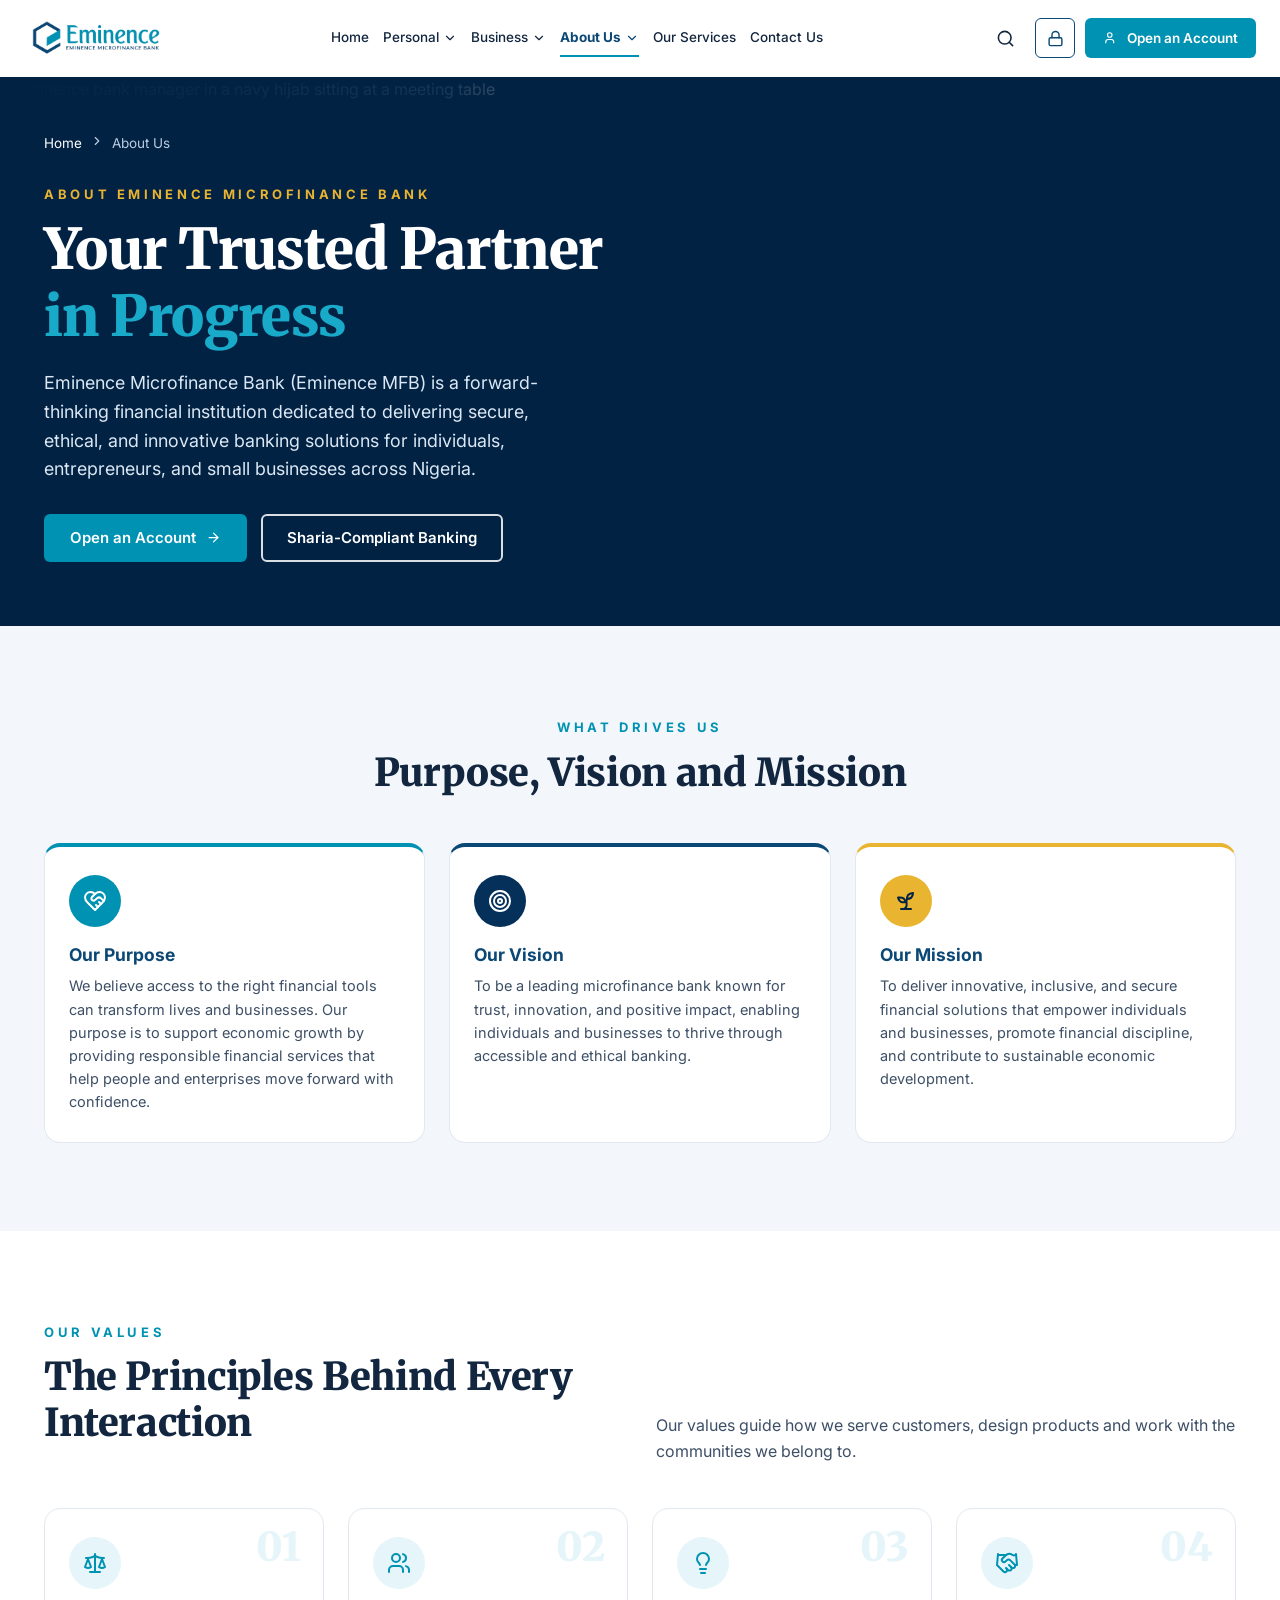
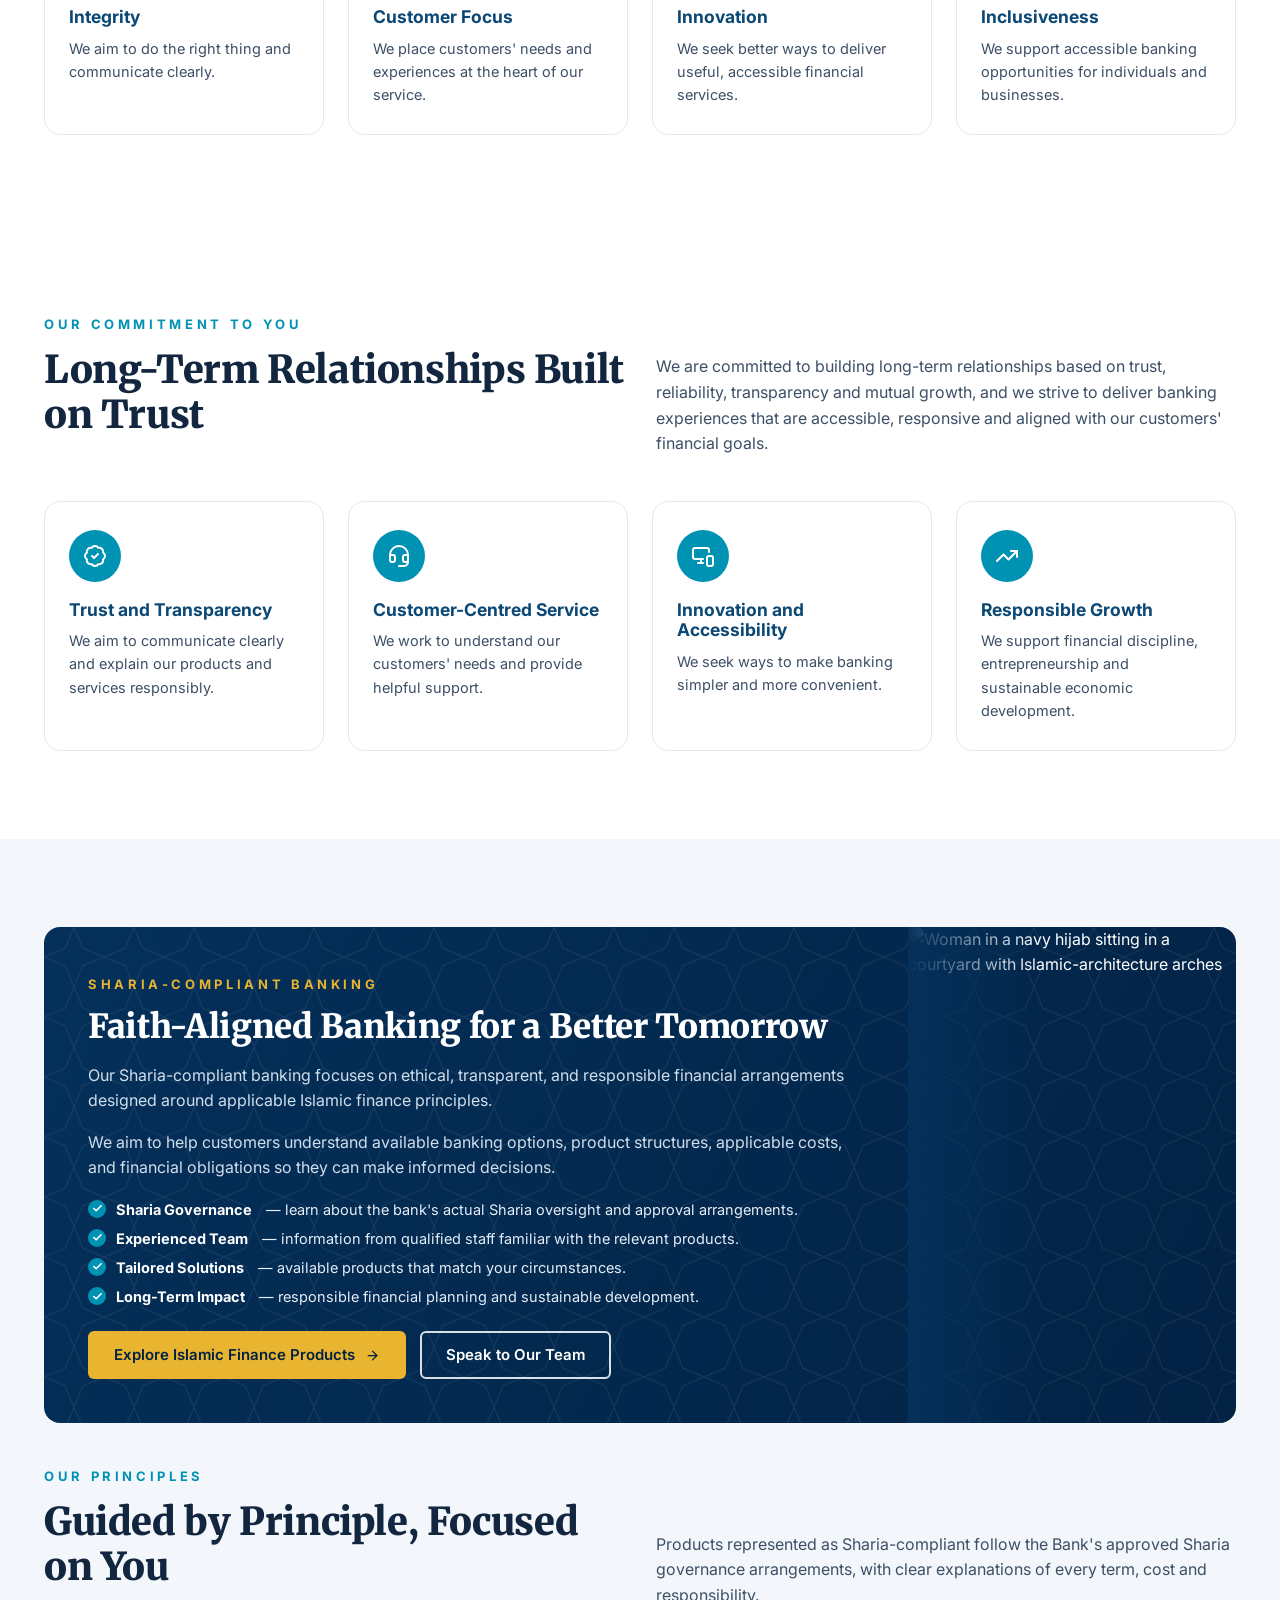
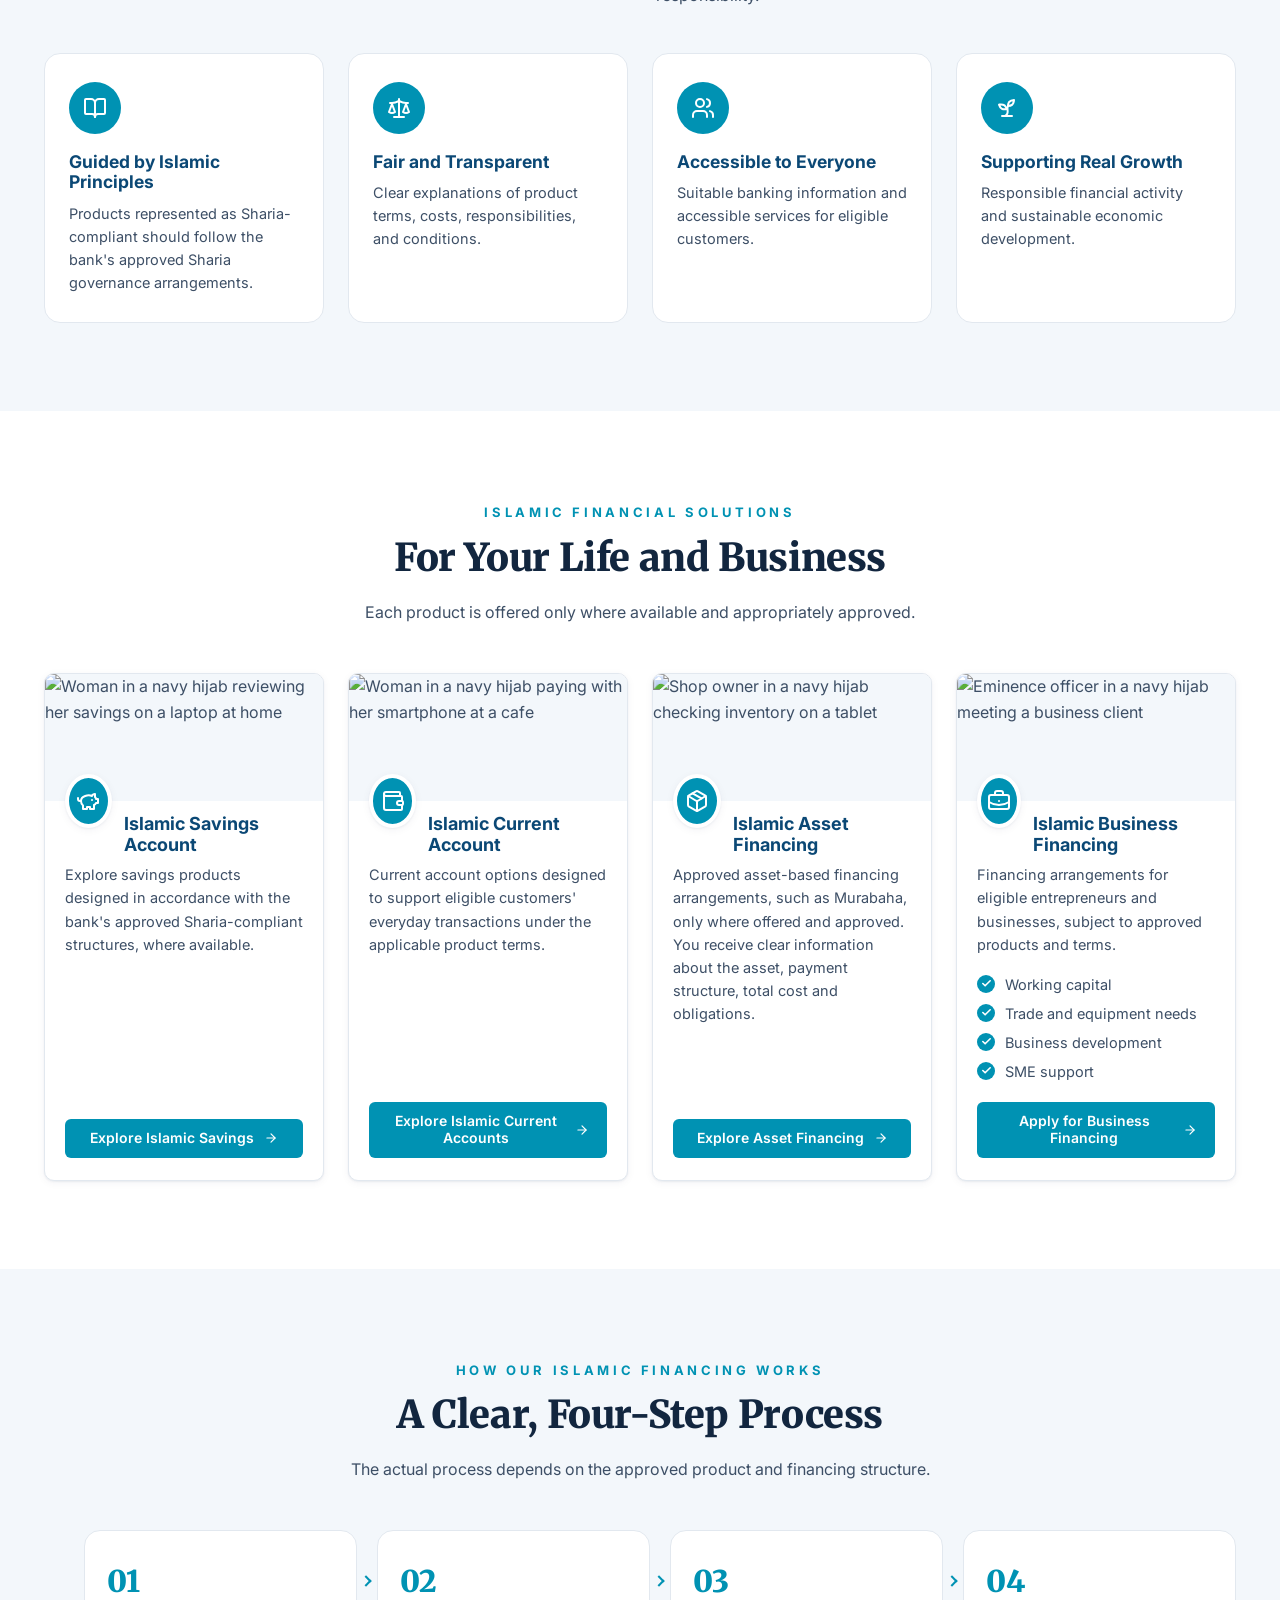
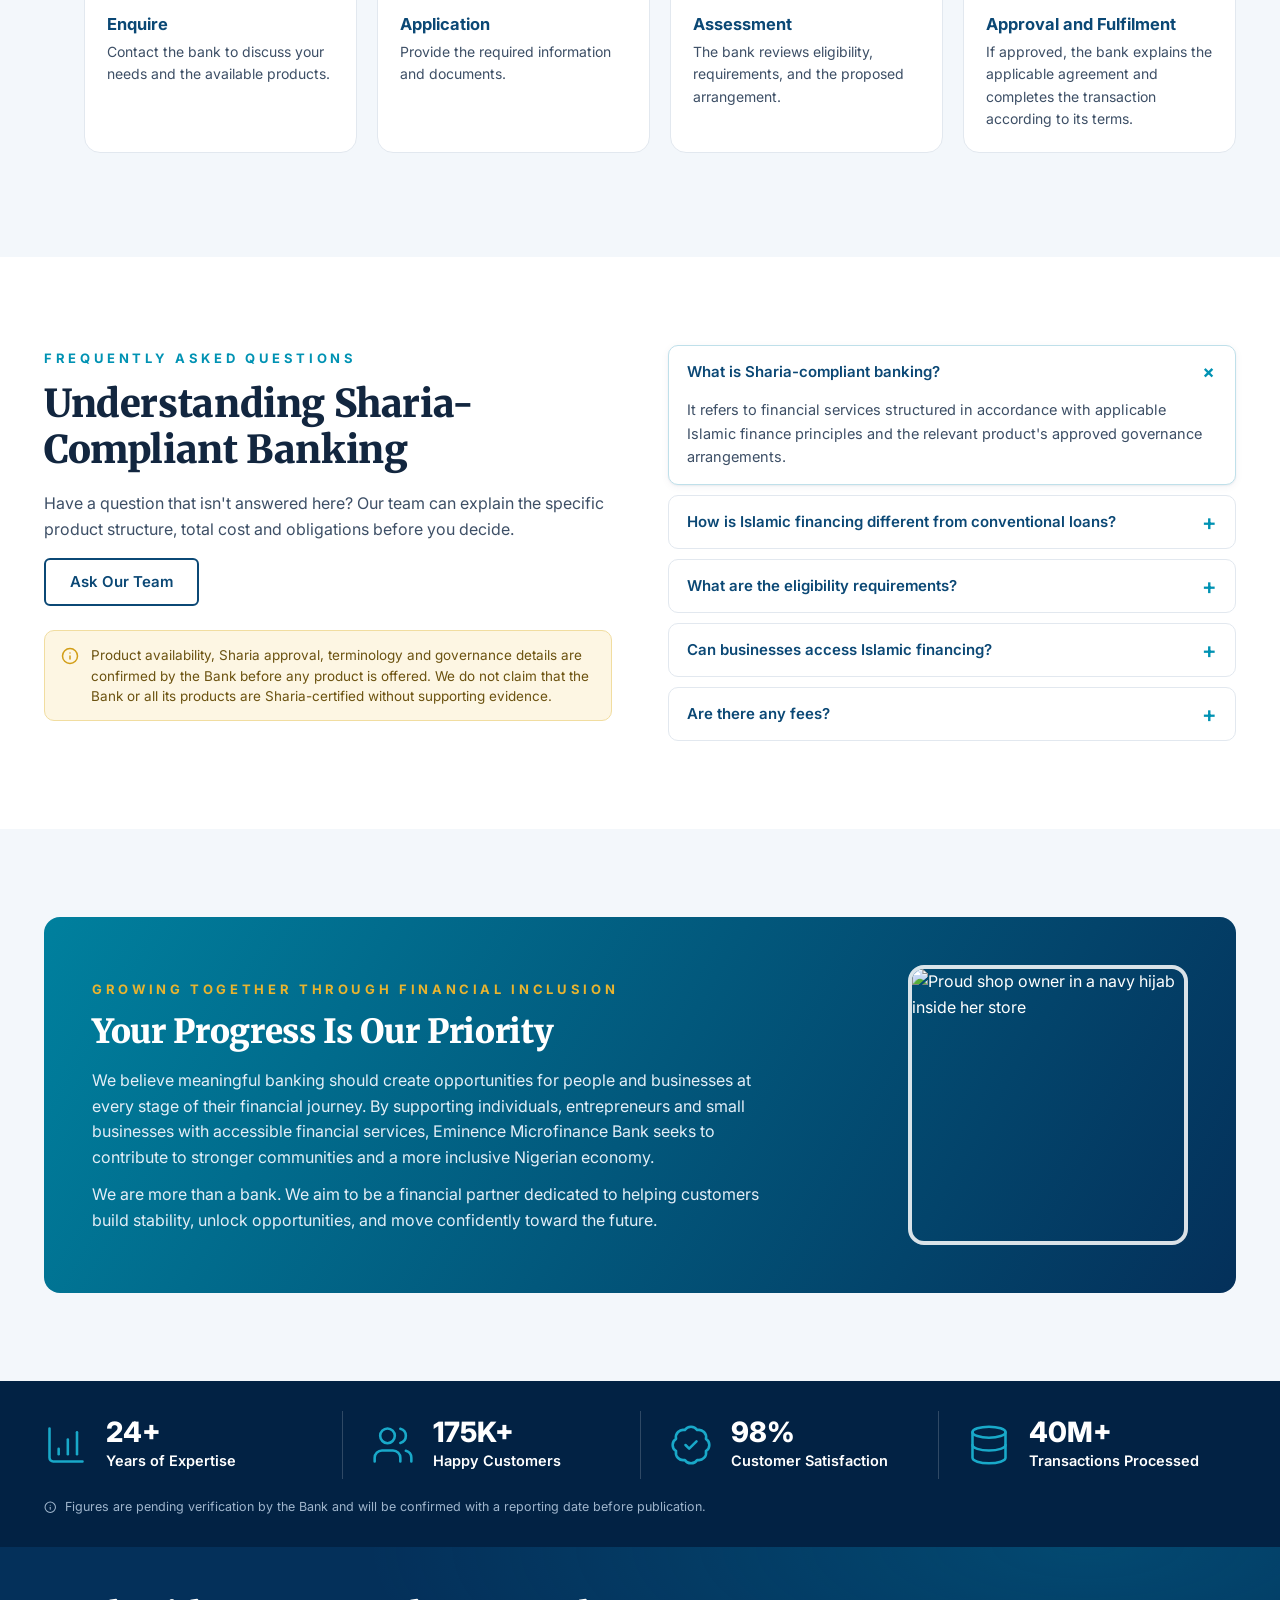
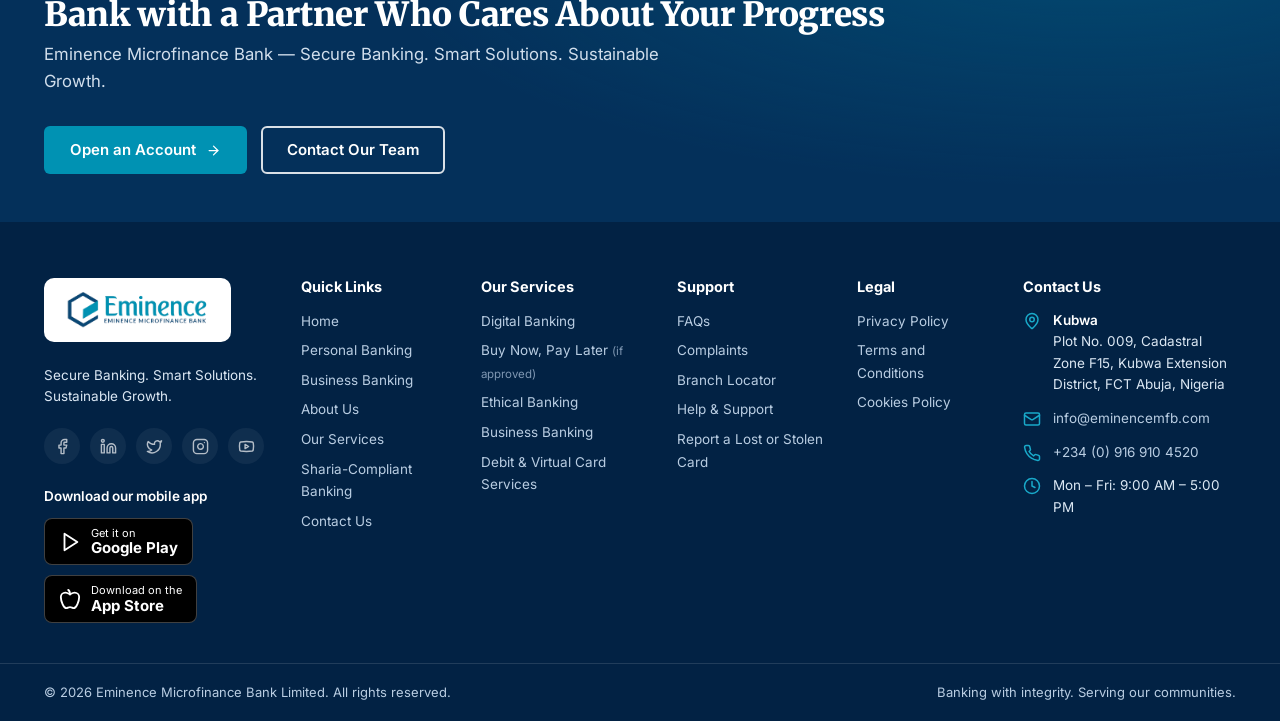
==== commit b0fab283: "Add files via upload" ====
--- a/eminence-website/about.html
+++ b/eminence-website/about.html
@@ -12,50 +12,36 @@
   <link rel="preconnect" href="https://fonts.gstatic.com" crossorigin>
   <link href="https://fonts.googleapis.com/css2?family=Inter:wght@400;500;600;700;800&family=Merriweather:wght@700;900&display=swap" rel="stylesheet">
   <link rel="stylesheet" href="assets/css/styles.css">
+  <noscript><style>.preloader { display: none; }</style></noscript>
 </head>
 <body data-page="about">
   <a class="skip-link" href="#main">Skip to main content</a>
+  <div class="preloader" id="preloader" role="status" aria-label="Loading Eminence Microfinance Bank">
+    <div class="preloader__inner">
+      <div class="preloader__logo" aria-hidden="true">
+        <img class="preloader__navy" src="assets/img/preloader-navy.png" alt="" width="184" height="206">
+        <img class="preloader__teal" src="assets/img/preloader-teal.png" alt="" width="184" height="206">
+      </div>
+      <div class="preloader__bar" aria-hidden="true"></div>
+      <div class="preloader__text">Eminence Microfinance Bank</div>
+    </div>
+  </div>
   <header id="site-header"></header>
 
   <main id="main">
     <!-- HERO -->
-    <section class="hero-split" aria-labelledby="hero-title">
-      <div class="container">
-        <div>
+    <section class="hero" aria-labelledby="hero-title">
+      <div class="hero__media"><img decoding="async" src="https://d8j0ntlcm91z4.cloudfront.net/user_3LMak1GNJ6o6zQ6GWfeLigQ9jdN/hf_20261103_160727_bc4aee6e-430c-4cfd-9bc1-6c37a6381b83.png" data-local="assets/img/hero-about.jpg" alt="Eminence bank manager in a navy hijab sitting at a meeting table" fetchpriority="high"></div>
+      <div class="container hero__inner">
+        <div class="hero__content">
           <ol class="breadcrumb reveal"><li><a href="index.html">Home</a></li><li><i data-lucide="chevron-right"></i></li><li aria-current="page">About Us</li></ol>
           <span class="eyebrow eyebrow--gold reveal">About Eminence Microfinance Bank</span>
           <h1 id="hero-title" class="reveal" style="--d:.08s">Your Trusted Partner <span class="accent">in Progress</span></h1>
           <p class="reveal" style="--d:.16s">Eminence Microfinance Bank (Eminence MFB) is a forward-thinking financial institution dedicated to delivering secure, ethical, and innovative banking solutions for individuals, entrepreneurs, and small businesses across Nigeria.</p>
-          <p class="reveal" style="--d:.2s">We exist to make banking simple, accessible, and impactful, empowering our customers to save better, transact smarter, and grow with confidence.</p>
-          <div class="btn-row reveal" style="--d:.26s;margin-top:28px">
+          <div class="btn-row reveal" style="--d:.24s">
             <a class="btn btn--primary" href="#" data-open-account>Open an Account <i data-lucide="arrow-right"></i></a>
-            <a class="btn btn--ghost-light" href="services.html">Explore Our Services</a>
+            <a class="btn btn--ghost-light" href="#sharia">Sharia-Compliant Banking</a>
           </div>
-        </div>
-        <div class="collage reveal reveal--right" style="--d:.2s">
-          <img class="c1" src="assets/img/biz-digital.jpg" alt="Eminence team member in a hijab working on a tablet" style="object-position:center 30%">
-          <img class="c2" src="assets/img/svc-agency.jpg" alt="Eminence staff member in a hijab helping a customer">
-          <img class="c3" src="assets/img/acc-women.jpg" alt="Customer in a hijab smiling at her phone">
-          <div class="badge-float"><i data-lucide="shield-check"></i><div>Secure. Ethical. Inclusive.<small>Banking built for progress</small></div></div>
-        </div>
-      </div>
-    </section>
-
-    <!-- WHO WE ARE -->
-    <section class="section" aria-labelledby="who-title">
-      <div class="container split">
-        <div class="split__media reveal reveal--left">
-          <img src="assets/img/svc-business.jpg" alt="Eminence relationship officer in a hijab at work" loading="lazy">
-          <span class="tag"><i data-lucide="sparkles"></i>Building meaningful financial relationships</span>
-        </div>
-        <div class="reveal reveal--right">
-          <span class="eyebrow">Who We Are</span>
-          <h2 id="who-title" class="h-section">A Bank Built for People and Progress</h2>
-          <p class="lead">We believe access to the right financial tools can transform lives, strengthen businesses, and create opportunities for a better future.</p>
-          <p>Our goal is to provide responsible financial services that help people and enterprises move forward with confidence. At Eminence Microfinance Bank, we aim to build meaningful financial relationships that support personal progress, business development, and sustainable economic growth.</p>
-          <ul class="check-list check-list--2col" style="margin-top:20px">
-            <li>Individuals &amp; families</li><li>Entrepreneurs</li><li>Small businesses &amp; SMEs</li><li>Ethical banking customers</li>
-          </ul>
         </div>
       </div>
     </section>
@@ -91,33 +77,6 @@
       </div>
     </section>
 
-    <!-- WHAT WE DO -->
-    <section class="section section--soft" aria-labelledby="do-title">
-      <div class="container split split--rev">
-        <div class="split__media reveal reveal--right">
-          <img src="assets/img/biz-financing.jpg" alt="Business owner in a hijab reviewing stock on a tablet" loading="lazy">
-          <span class="tag"><i data-lucide="briefcase-business"></i>Everyday and long-term financial needs</span>
-        </div>
-        <div class="reveal reveal--left">
-          <span class="eyebrow">What We Do</span>
-          <h2 id="do-title" class="h-section">Financial Services for Everyday and Long-Term Needs</h2>
-          <p>At Eminence Microfinance Bank, we offer financial services intended to meet everyday and long-term needs, including:</p>
-          <ul class="check-list check-list--2col">
-            <li>Savings and Current Accounts</li>
-            <li>Personal, Business and SME Banking</li>
-            <li>Digital Banking</li>
-            <li>Agency Banking, where available</li>
-            <li>Ethical and Asset-Based Financing, where approved</li>
-            <li>Personal and Business Financing</li>
-            <li>POS and Merchant Services, where available</li>
-            <li>Financial Guidance and Consultation</li>
-          </ul>
-          <p style="font-size:13.5px;color:var(--muted)">All services are described according to their actual availability, approved terms and applicable regulatory requirements.</p>
-          <a class="btn btn--primary" href="services.html">Explore Our Services <i data-lucide="arrow-right"></i></a>
-        </div>
-      </div>
-    </section>
-
     <!-- COMMITMENT -->
     <section class="section" aria-labelledby="commit-title">
       <div class="container">
@@ -134,8 +93,132 @@
       </div>
     </section>
 
+    <!-- SHARIA-COMPLIANT BANKING (moved from its own page) -->
+    <section class="section section--soft" id="sharia" aria-labelledby="sharia-title" style="padding-bottom:0">
+      <div class="container">
+        <div class="sharia-band reveal">
+          <div class="sharia-band__text">
+            <span class="eyebrow eyebrow--gold">Sharia-Compliant Banking</span>
+            <h2 id="sharia-title">Faith-Aligned Banking for a Better Tomorrow</h2>
+            <p>Our Sharia-compliant banking focuses on ethical, transparent, and responsible financial arrangements designed around applicable Islamic finance principles.</p>
+            <p>We aim to help customers understand available banking options, product structures, applicable costs, and financial obligations so they can make informed decisions.</p>
+            <ul class="check-list check-list--light" style="margin:18px 0 24px">
+              <li><strong style="color:#fff">Sharia Governance</strong>&nbsp;— learn about the bank's actual Sharia oversight and approval arrangements.</li>
+              <li><strong style="color:#fff">Experienced Team</strong>&nbsp;— information from qualified staff familiar with the relevant products.</li>
+              <li><strong style="color:#fff">Tailored Solutions</strong>&nbsp;— available products that match your circumstances.</li>
+              <li><strong style="color:#fff">Long-Term Impact</strong>&nbsp;— responsible financial planning and sustainable development.</li>
+            </ul>
+            <div class="btn-row">
+              <a class="btn btn--gold" href="#sharia-products">Explore Islamic Finance Products <i data-lucide="arrow-right"></i></a>
+              <a class="btn btn--ghost-light" href="contact.html?subject=Islamic%20Finance%20enquiry#message">Speak to Our Team</a>
+            </div>
+          </div>
+          <div class="sharia-band__media"><img decoding="async" src="https://d8j0ntlcm91z4.cloudfront.net/user_3LMak1GNJ6o6zQ6GWfeLigQ9jdN/hf_20261103_161911_e9f2e71e-a524-4277-95fe-87a105a74452.png" data-local="assets/img/svc-ethical.jpg" alt="Woman in a navy hijab sitting in a courtyard with Islamic-architecture arches" loading="lazy"></div>
+        </div>
+      </div>
+    </section>
+
+    <!-- PRINCIPLES -->
+    <section class="section section--soft" aria-labelledby="pr-title" style="padding-top:40px">
+      <div class="container">
+        <div class="section-head reveal">
+          <div><span class="eyebrow">Our Principles</span><h2 id="pr-title" class="h-section">Guided by Principle, Focused on You</h2></div>
+          <p>Products represented as Sharia-compliant follow the Bank's approved Sharia governance arrangements, with clear explanations of every term, cost and responsibility.</p>
+        </div>
+        <div class="grid grid-4" data-stagger>
+          <article class="pillar reveal"><span class="ic-circle ic-circle--teal"><i data-lucide="book-open"></i></span><h3>Guided by Islamic Principles</h3><p>Products represented as Sharia-compliant should follow the bank's approved Sharia governance arrangements.</p></article>
+          <article class="pillar reveal"><span class="ic-circle ic-circle--teal"><i data-lucide="scale"></i></span><h3>Fair and Transparent</h3><p>Clear explanations of product terms, costs, responsibilities, and conditions.</p></article>
+          <article class="pillar reveal"><span class="ic-circle ic-circle--teal"><i data-lucide="users"></i></span><h3>Accessible to Everyone</h3><p>Suitable banking information and accessible services for eligible customers.</p></article>
+          <article class="pillar reveal"><span class="ic-circle ic-circle--teal"><i data-lucide="sprout"></i></span><h3>Supporting Real Growth</h3><p>Responsible financial activity and sustainable economic development.</p></article>
+        </div>
+      </div>
+    </section>
+
+    <!-- PRODUCTS -->
+    <section class="section" id="sharia-products" aria-labelledby="prod-title">
+      <div class="container">
+        <div class="section-head section-head--center reveal">
+          <span class="eyebrow">Islamic Financial Solutions</span>
+          <h2 id="prod-title" class="h-section">For Your Life and Business</h2>
+          <p>Each product is offered only where available and appropriately approved.</p>
+        </div>
+        <div class="grid grid-4" data-stagger>
+          <article class="card reveal">
+            <div class="card__img"><img decoding="async" src="https://d8j0ntlcm91z4.cloudfront.net/user_3LMak1GNJ6o6zQ6GWfeLigQ9jdN/hf_20261103_160927_f28e17a8-5a23-4ef3-855c-95bc27d45624.png" data-local="assets/img/acc-savings.jpg" alt="Woman in a navy hijab reviewing her savings on a laptop at home" loading="lazy"></div>
+            <div class="card__body">
+              <div class="card__head"><span class="card__icon"><i data-lucide="piggy-bank"></i></span><h3>Islamic Savings Account</h3></div>
+              <p>Explore savings products designed in accordance with the bank's approved Sharia-compliant structures, where available.</p>
+              <a class="btn btn--primary btn--block btn--sm" href="contact.html?subject=Islamic%20Savings%20enquiry#message">Explore Islamic Savings <i data-lucide="arrow-right"></i></a>
+            </div>
+          </article>
+          <article class="card reveal">
+            <div class="card__img"><img decoding="async" src="https://d8j0ntlcm91z4.cloudfront.net/user_3LMak1GNJ6o6zQ6GWfeLigQ9jdN/hf_20261103_161036_6b3b4a40-cd46-4c0e-a337-73b5809af349.png" data-local="assets/img/acc-current.jpg" alt="Woman in a navy hijab paying with her smartphone at a cafe" loading="lazy"></div>
+            <div class="card__body">
+              <div class="card__head"><span class="card__icon"><i data-lucide="wallet"></i></span><h3>Islamic Current Account</h3></div>
+              <p>Current account options designed to support eligible customers' everyday transactions under the applicable product terms.</p>
+              <a class="btn btn--primary btn--block btn--sm" href="contact.html?subject=Islamic%20Current%20Account%20enquiry#message">Explore Islamic Current Accounts <i data-lucide="arrow-right"></i></a>
+            </div>
+          </article>
+          <article class="card reveal">
+            <div class="card__img"><img decoding="async" src="https://d8j0ntlcm91z4.cloudfront.net/user_3LMak1GNJ6o6zQ6GWfeLigQ9jdN/hf_20261103_161513_7276a896-f82a-4887-9c8a-7f5f1c19a68d.png" data-local="assets/img/biz-financing.jpg" alt="Shop owner in a navy hijab checking inventory on a tablet" loading="lazy"></div>
+            <div class="card__body">
+              <div class="card__head"><span class="card__icon"><i data-lucide="package"></i></span><h3>Islamic Asset Financing</h3></div>
+              <p>Approved asset-based financing arrangements, such as Murabaha, only where offered and approved. You receive clear information about the asset, payment structure, total cost and obligations.</p>
+              <a class="btn btn--primary btn--block btn--sm" href="contact.html?subject=Islamic%20Asset%20Financing%20enquiry#message">Explore Asset Financing <i data-lucide="arrow-right"></i></a>
+            </div>
+          </article>
+          <article class="card reveal">
+            <div class="card__img"><img decoding="async" src="https://d8j0ntlcm91z4.cloudfront.net/user_3LMak1GNJ6o6zQ6GWfeLigQ9jdN/hf_20261103_161441_4467e466-4cdd-4c0d-a7b4-9c09f3d7cd49.png" data-local="assets/img/biz-savings.jpg" alt="Eminence officer in a navy hijab meeting a business client" loading="lazy"></div>
+            <div class="card__body">
+              <div class="card__head"><span class="card__icon"><i data-lucide="briefcase-business"></i></span><h3>Islamic Business Financing</h3></div>
+              <p>Financing arrangements for eligible entrepreneurs and businesses, subject to approved products and terms.</p>
+              <ul class="check-list"><li>Working capital</li><li>Trade and equipment needs</li><li>Business development</li><li>SME support</li></ul>
+              <a class="btn btn--primary btn--block btn--sm" href="contact.html?subject=Islamic%20Business%20Financing%20application#message">Apply for Business Financing <i data-lucide="arrow-right"></i></a>
+            </div>
+          </article>
+        </div>
+      </div>
+    </section>
+
+    <!-- HOW IT WORKS -->
+    <section class="section section--soft" aria-labelledby="how-title">
+      <div class="container">
+        <div class="section-head section-head--center reveal">
+          <span class="eyebrow">How Our Islamic Financing Works</span>
+          <h2 id="how-title" class="h-section">A Clear, Four-Step Process</h2>
+          <p>The actual process depends on the approved product and financing structure.</p>
+        </div>
+        <ol class="steps" data-stagger>
+          <li class="reveal"><h3>Enquire</h3><p>Contact the bank to discuss your needs and the available products.</p></li>
+          <li class="reveal"><h3>Application</h3><p>Provide the required information and documents.</p></li>
+          <li class="reveal"><h3>Assessment</h3><p>The bank reviews eligibility, requirements, and the proposed arrangement.</p></li>
+          <li class="reveal"><h3>Approval and Fulfilment</h3><p>If approved, the bank explains the applicable agreement and completes the transaction according to its terms.</p></li>
+        </ol>
+      </div>
+    </section>
+
+    <!-- FAQ -->
+    <section class="section" aria-labelledby="sh-faq-title">
+      <div class="container split" style="align-items:start">
+        <div class="reveal reveal--left">
+          <span class="eyebrow">Frequently Asked Questions</span>
+          <h2 id="sh-faq-title" class="h-section">Understanding Sharia-Compliant Banking</h2>
+          <p>Have a question that isn't answered here? Our team can explain the specific product structure, total cost and obligations before you decide.</p>
+          <a class="btn btn--outline" href="contact.html?subject=Islamic%20Finance%20enquiry#message">Ask Our Team</a>
+          <p class="notice" style="margin-top:24px"><i data-lucide="info"></i><span>Product availability, Sharia approval, terminology and governance details are confirmed by the Bank before any product is offered. We do not claim that the Bank or all its products are Sharia-certified without supporting evidence.</span></p>
+        </div>
+        <div class="faq reveal reveal--right" data-single>
+          <details open><summary>What is Sharia-compliant banking?</summary><div class="faq__a"><p>It refers to financial services structured in accordance with applicable Islamic finance principles and the relevant product's approved governance arrangements.</p></div></details>
+          <details><summary>How is Islamic financing different from conventional loans?</summary><div class="faq__a"><p>The structures may differ depending on the product. The bank will explain the specific arrangement, total cost, payment obligations, and applicable principles.</p></div></details>
+          <details><summary>What are the eligibility requirements?</summary><div class="faq__a"><p>Requirements depend on the product, customer category, and applicable verification process.</p></div></details>
+          <details><summary>Can businesses access Islamic financing?</summary><div class="faq__a"><p>Eligible businesses may apply for products offered by the bank, subject to availability and approval.</p></div></details>
+          <details><summary>Are there any fees?</summary><div class="faq__a"><p>All applicable charges and obligations are disclosed in the product documentation.</p></div></details>
+        </div>
+      </div>
+    </section>
+
     <!-- INCLUSION -->
-    <section class="section" style="padding-top:0" aria-labelledby="incl-title">
+    <section class="section section--soft" aria-labelledby="incl-title">
       <div class="container">
         <div class="quote-band reveal reveal--zoom">
           <div>
@@ -144,7 +227,7 @@
             <p style="margin-bottom:12px">We believe meaningful banking should create opportunities for people and businesses at every stage of their financial journey. By supporting individuals, entrepreneurs and small businesses with accessible financial services, Eminence Microfinance Bank seeks to contribute to stronger communities and a more inclusive Nigerian economy.</p>
             <p>We are more than a bank. We aim to be a financial partner dedicated to helping customers build stability, unlock opportunities, and move confidently toward the future.</p>
           </div>
-          <img src="assets/img/biz-story.jpg" alt="Smiling business owner in a hijab" loading="lazy">
+          <img decoding="async" src="https://d8j0ntlcm91z4.cloudfront.net/user_3LMak1GNJ6o6zQ6GWfeLigQ9jdN/hf_20261103_162044_12a03f96-203b-458b-b09b-cddd19f5c1a2.png" data-local="assets/img/biz-story.jpg" alt="Proud shop owner in a navy hijab inside her store" loading="lazy">
         </div>
       </div>
     </section>
--- a/eminence-website/assets/css/styles.css
+++ b/eminence-website/assets/css/styles.css
@@ -801,9 +801,6 @@
 @media (min-width: 1181px) {
   .home-top .hero__inner { min-height: 560px; }
   .home-top .hero__content { max-width: 660px; }
-  .home-top .quick-grid { margin-right: 350px; grid-template-columns: repeat(4, 1fr); }
-  .home-top .quick-grid .quick-card { flex-direction: column; align-items: flex-start; gap: 10px; }
-  .home-top .quick-grid .quick-card .chev { position: absolute; top: 18px; right: 16px; }
   .tri-row { grid-template-columns: minmax(0, 2fr) minmax(0, 1.1fr) minmax(0, .85fr); }
 }
 .field .consent { display: flex; font-weight: 400; font-size: 13.5px; color: var(--body); }
@@ -835,3 +832,129 @@
   .home-top .calc-float { position: relative; z-index: 20; }
   .bnpl__media::before { background: none; }
 }
+
+/* Mobile fixes */
+@media (max-width: 1180px) {
+  .nav-actions { margin-left: auto; }
+  .home-top .calc-float { position: static; width: 100%; max-width: var(--container); margin: 0 auto; padding: 28px 24px 4px; background: var(--bg-soft); }
+  .home-top .calc-float .calc { max-width: 560px; margin: 0 auto; box-shadow: var(--shadow-sm); }
+}
+@media (max-width: 600px) {
+  .home-top .calc-float { padding: 24px 16px 4px; }
+}
+.map-box--live { padding: 0; min-height: 380px; }
+.map-box--live::before { display: none; }
+.map-box--live iframe { position: absolute; inset: 0; width: 100%; height: 100%; border: 0; }
+[hidden] { display: none !important; }
+.footer-app-title { margin: 22px 0 10px !important; color: #fff !important; font-weight: 600; font-size: 13.5px !important; }
+.store-badges--footer { margin-top: 0; }
+.store-badges--footer .store-badge { border: 1px solid rgba(255,255,255,.25); }
+
+/* Hero app download */
+.hero-apps { margin-top: 26px; }
+.hero-apps__label { display: inline-flex; align-items: center; gap: 8px; font-size: 13.5px; font-weight: 600; color: #dbe7f3; margin-bottom: 10px; }
+.hero-apps__label svg { color: var(--gold); font-size: 16px; }
+.hero-apps .store-badges { margin-top: 0; }
+.store-badge--hero { background: rgba(0,0,0,.55); border: 1px solid rgba(255,255,255,.35); backdrop-filter: blur(4px); transition: background .2s, border-color .2s, transform .25s; }
+.store-badge--hero:hover { background: #000; border-color: #fff; transform: translateY(-2px); }
+.hero-apps + .hero-badges { margin-top: 28px; }
+
+/* Layout after calculator removal */
+.duo-row { display: grid; grid-template-columns: minmax(0, 2fr) minmax(0, 1fr); gap: 20px; align-items: stretch; }
+.duo-row > * { min-width: 0; }
+.digital-band--solo { grid-template-columns: 1fr; }
+.grid-5 { grid-template-columns: repeat(5, 1fr); gap: 16px; }
+@media (max-width: 1240px) { .grid-5 { grid-template-columns: repeat(3, 1fr); } }
+@media (max-width: 960px) { .duo-row { grid-template-columns: 1fr; } .grid-5 { grid-template-columns: repeat(2, 1fr); } }
+@media (max-width: 600px) { .grid-5 { grid-template-columns: 1fr; } }
+.svc-row .status-pill { margin: 0 0 12px 12px; vertical-align: middle; }
+@media (min-width: 1181px) { .tri-row.tri-row--b { grid-template-columns: minmax(0, 1.05fr) minmax(0, 1fr) minmax(0, 1.1fr); } }
+
+/* New Higgsfield photography: full-bleed heroes with the subject on the right */
+.hero__media, .hero--home .hero__media { inset: 0; }
+.hero__media img { object-position: 78% 35%; }
+.hero::before { background: linear-gradient(90deg, var(--navy-900) 0%, rgba(2, 34, 68, .92) 34%, rgba(2, 34, 68, .55) 52%, rgba(2, 34, 68, .08) 70%, rgba(2, 34, 68, 0) 82%); }
+.card__img img, .split__media img, .promo img, .story__media img, .fin-card img, .office-card img, .quote-band img { object-position: center 28%; }
+.app-card__media img { object-position: center 30%; }
+@media (max-width: 860px) {
+  .hero__media, .hero--home .hero__media { inset: 0; opacity: .45; }
+  .hero__media img { object-position: 72% 30%; }
+}
+
+/* How to open an account: 5-step process */
+.open-steps { list-style: none; display: grid; grid-template-columns: repeat(5, 1fr); gap: 18px; position: relative; counter-reset: os; margin: 0 0 36px; }
+.open-steps::before { content: ""; position: absolute; top: 28px; left: 10%; right: 10%; height: 2px; background: repeating-linear-gradient(90deg, var(--teal) 0 10px, transparent 10px 18px); z-index: 0; }
+.open-step { position: relative; z-index: 1; background: #fff; border: 1px solid var(--line); border-radius: var(--radius-lg); padding: 0 18px 20px; text-align: center; box-shadow: var(--shadow-sm); transition: transform .3s var(--ease), box-shadow .3s; }
+.open-step:hover { transform: translateY(-5px); box-shadow: var(--shadow); }
+.open-step__num { counter-increment: os; width: 56px; height: 56px; margin: -1px auto 14px; border-radius: 0 0 50% 50%; background: var(--navy-800); color: #fff; display: grid; place-items: center; font: 900 20px var(--font-head); }
+.open-step__num::before { content: counter(os); }
+.open-step:last-child .open-step__num { background: var(--teal); }
+.open-step__icon { width: 46px; height: 46px; border-radius: 12px; background: var(--teal-50); color: var(--teal); display: grid; place-items: center; font-size: 22px; margin: 0 auto 12px; }
+.open-step h3 { font-size: 16px; color: var(--navy); margin-bottom: 6px; }
+.open-step p { font-size: 13.5px; margin: 0; line-height: 1.5; }
+.open-grid { display: grid; grid-template-columns: 1.1fr .9fr; gap: 24px; align-items: stretch; }
+.open-grid > * { min-width: 0; }
+.docs h3, .ways h3 { font-size: 18px; color: var(--navy); display: flex; align-items: center; gap: 10px; margin-bottom: 14px; }
+.docs h3 svg, .ways h3 svg { color: var(--teal); font-size: 22px; }
+.docs .check-list { grid-template-columns: 1fr 1fr; column-gap: 22px; row-gap: 12px; }
+.docs .check-list small { display: block; color: var(--muted); font-size: 12.5px; line-height: 1.45; margin-top: 2px; }
+.way { display: flex; gap: 14px; align-items: flex-start; padding: 14px 0; border-bottom: 1px dashed var(--line); }
+.way:last-child { border-bottom: 0; padding-bottom: 0; }
+.way .ic-circle { width: 44px; height: 44px; font-size: 19px; }
+.way h4 { font-size: 15px; color: var(--navy); margin: 0 0 3px; }
+.way p { font-size: 13.5px; margin: 0 0 8px; }
+.way .store-badges { margin-top: 6px; }
+.way .store-badge { padding: 6px 12px; }
+@media (max-width: 1100px) {
+  .open-steps { grid-template-columns: 1fr; gap: 14px; }
+  .open-steps::before { top: 10px; bottom: 10px; left: 27px; right: auto; width: 2px; height: auto; background: repeating-linear-gradient(180deg, var(--teal) 0 10px, transparent 10px 18px); }
+  .open-step { display: grid; grid-template-columns: 56px 1fr; column-gap: 16px; text-align: left; padding: 16px 18px 16px 0; border: 0; background: transparent; box-shadow: none; }
+  .open-step:hover { transform: none; box-shadow: none; }
+  .open-step__num { grid-row: span 3; margin: 0; border-radius: 50%; }
+  .open-step__icon { display: none; }
+  .open-grid { grid-template-columns: 1fr; }
+}
+@media (max-width: 600px) { .docs .check-list { grid-template-columns: 1fr; } }
+
+/* ==========================================================================
+   Preloader: the Eminence icon builds itself while the page loads
+   ========================================================================== */
+@property --sweep { syntax: "<angle>"; inherits: false; initial-value: 0deg; }
+.preloader {
+  position: fixed; inset: 0; z-index: 1000; display: grid; place-items: center;
+  background: radial-gradient(600px 400px at 50% 45%, var(--teal-50), #fff 70%);
+  transition: opacity .55s ease, visibility .55s ease;
+  animation: pl-failsafe .5s ease 6s forwards; /* never blocks the page, even if a script fails */
+}
+.preloader.is-done { opacity: 0; visibility: hidden; pointer-events: none; }
+.preloader__inner { display: grid; justify-items: center; gap: 22px; }
+.preloader__logo { position: relative; width: 92px; aspect-ratio: 356 / 399; }
+.preloader__logo img { position: absolute; inset: 0; width: 100%; height: 100%; }
+.preloader__navy {
+  -webkit-mask: conic-gradient(from 125deg at 50.3% 50.6%, #000 var(--sweep), transparent 0);
+          mask: conic-gradient(from 125deg at 50.3% 50.6%, #000 var(--sweep), transparent 0);
+  animation: pl-draw 2.8s cubic-bezier(.65, 0, .35, 1) infinite;
+}
+.preloader__teal { animation: pl-panel 2.8s cubic-bezier(.2, .8, .2, 1) infinite; }
+.preloader__bar { width: 120px; height: 3px; border-radius: 3px; background: #dbe7f0; overflow: hidden; }
+.preloader__bar::after { content: ""; display: block; height: 100%; width: 40%; border-radius: 3px; background: var(--teal); animation: pl-bar 1.2s ease-in-out infinite; }
+.preloader__text { font-size: 12px; font-weight: 600; letter-spacing: .22em; text-transform: uppercase; color: var(--muted); text-align: center; padding: 0 16px; }
+html.is-loading { overflow: hidden; }
+@keyframes pl-draw {
+  0%   { --sweep: 0deg;   opacity: 1; }
+  42%  { --sweep: 360deg; opacity: 1; }
+  86%  { --sweep: 360deg; opacity: 1; }
+  100% { --sweep: 360deg; opacity: 0; }
+}
+@keyframes pl-panel {
+  0%, 38% { clip-path: inset(0 100% 0 0); transform: translateX(-14%); opacity: 0; }
+  62%     { clip-path: inset(0 0 0 0);    transform: translateX(0);     opacity: 1; }
+  70%     { transform: scale(1.04); }
+  78%, 86% { clip-path: inset(0 0 0 0); transform: none; opacity: 1; }
+  100%    { clip-path: inset(0 0 0 0); opacity: 0; }
+}
+@keyframes pl-bar { 0% { transform: translateX(-100%); } 100% { transform: translateX(260%); } }
+@keyframes pl-failsafe { to { opacity: 0; visibility: hidden; pointer-events: none; } }
+@media (prefers-reduced-motion: reduce) {
+  .preloader__navy, .preloader__teal, .preloader__bar::after { animation: none !important; -webkit-mask: none; mask: none; }
+}
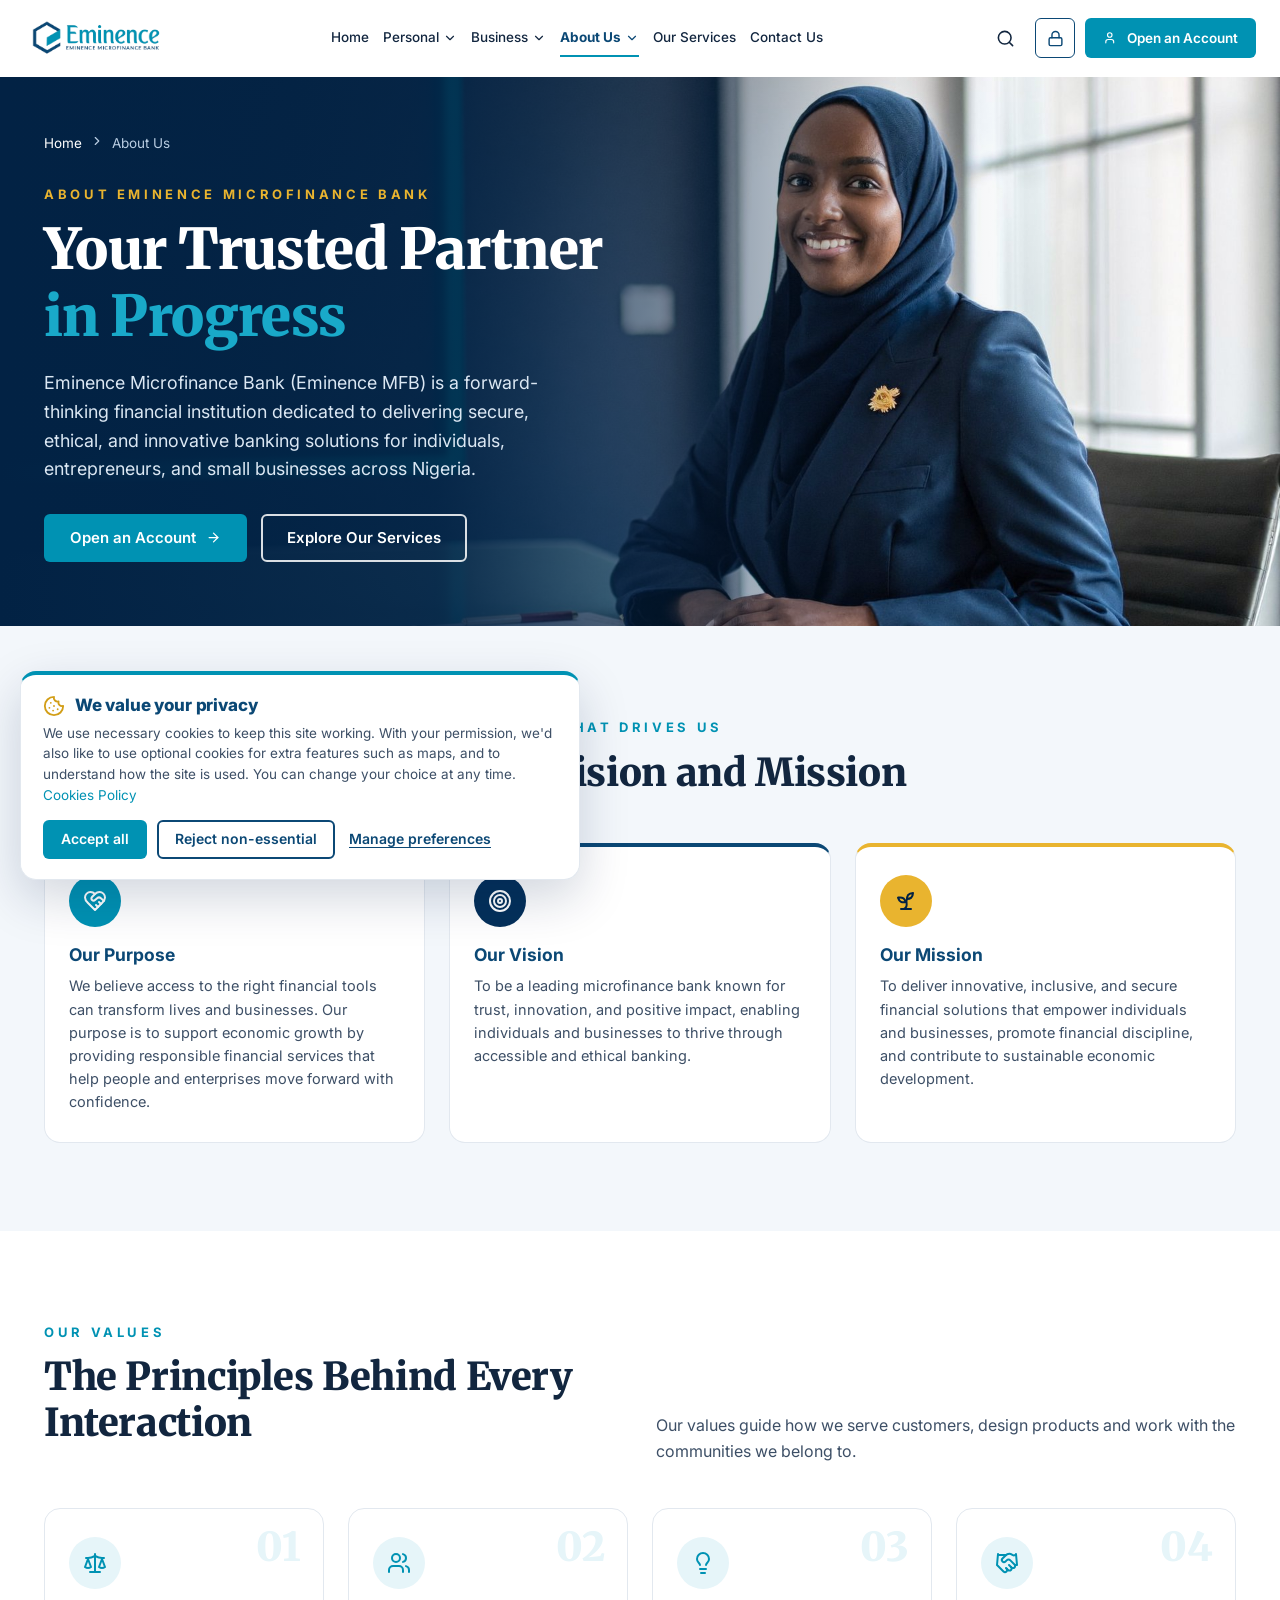
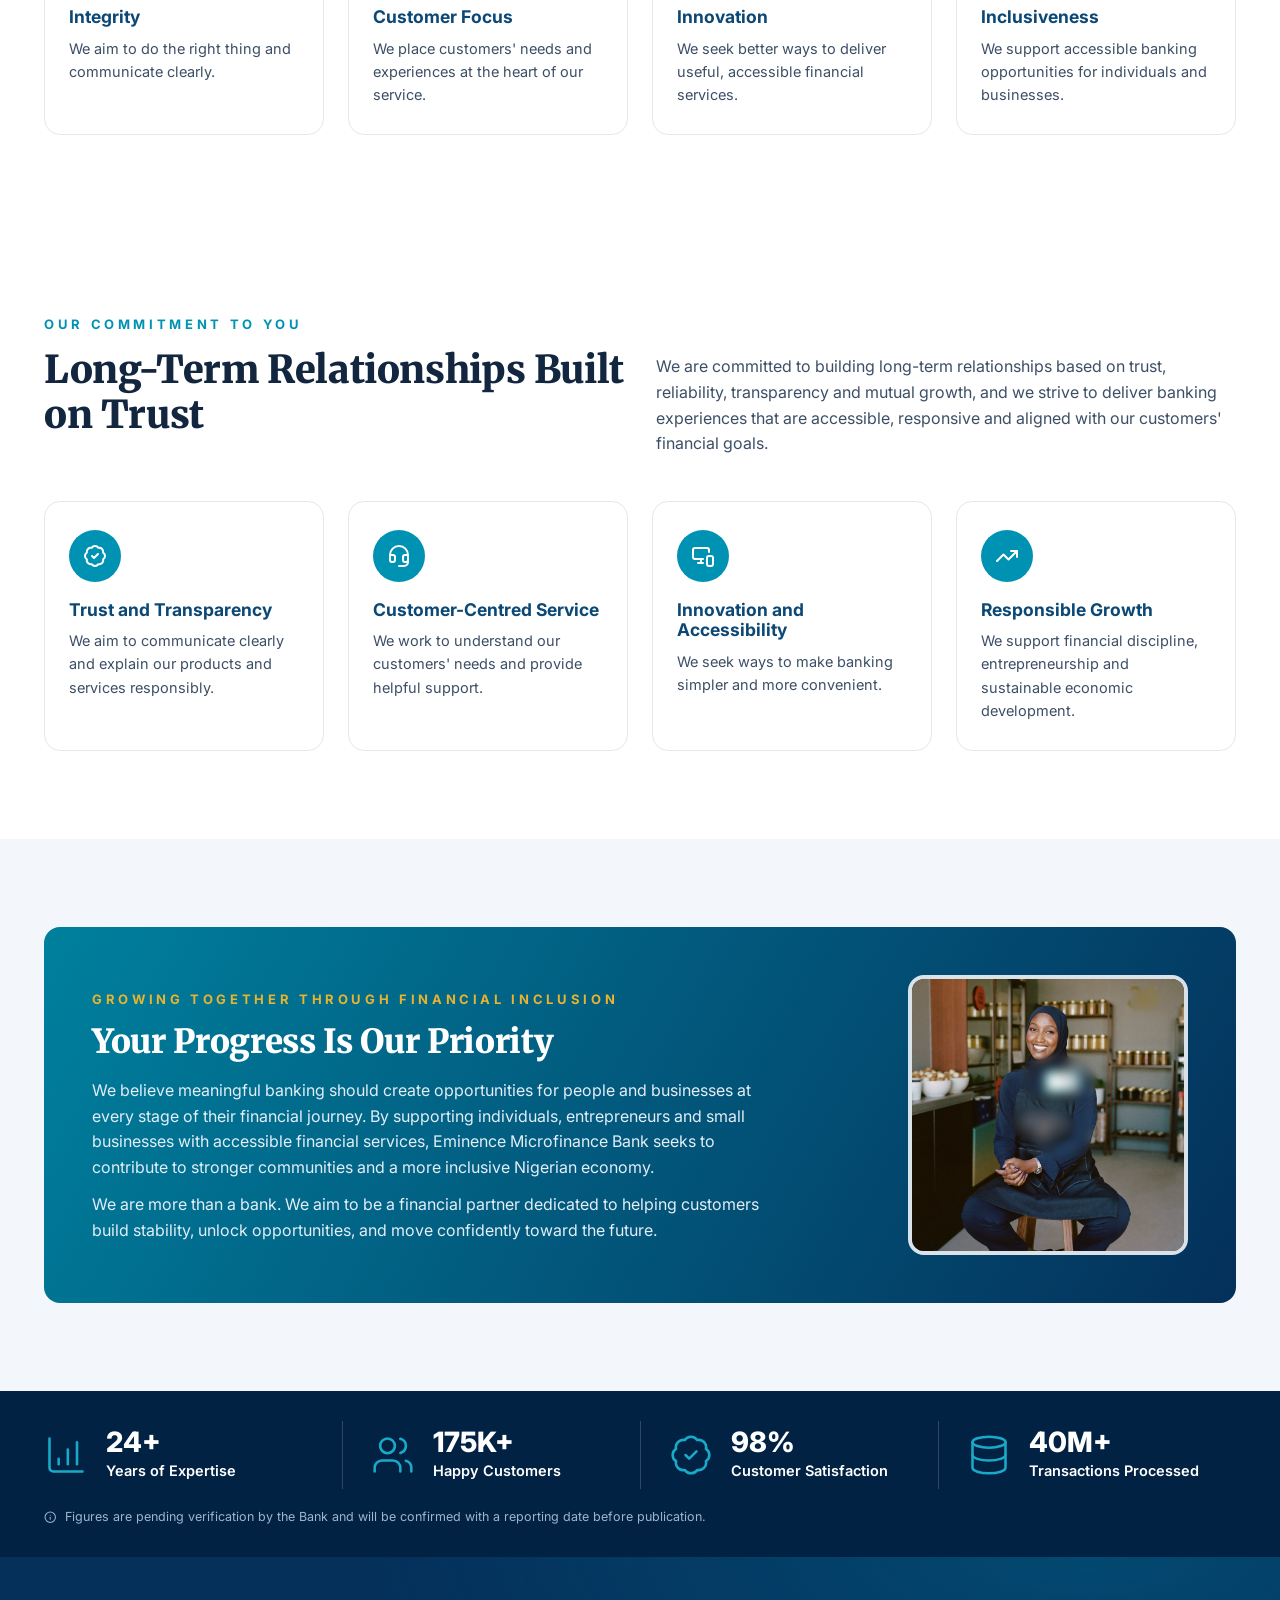
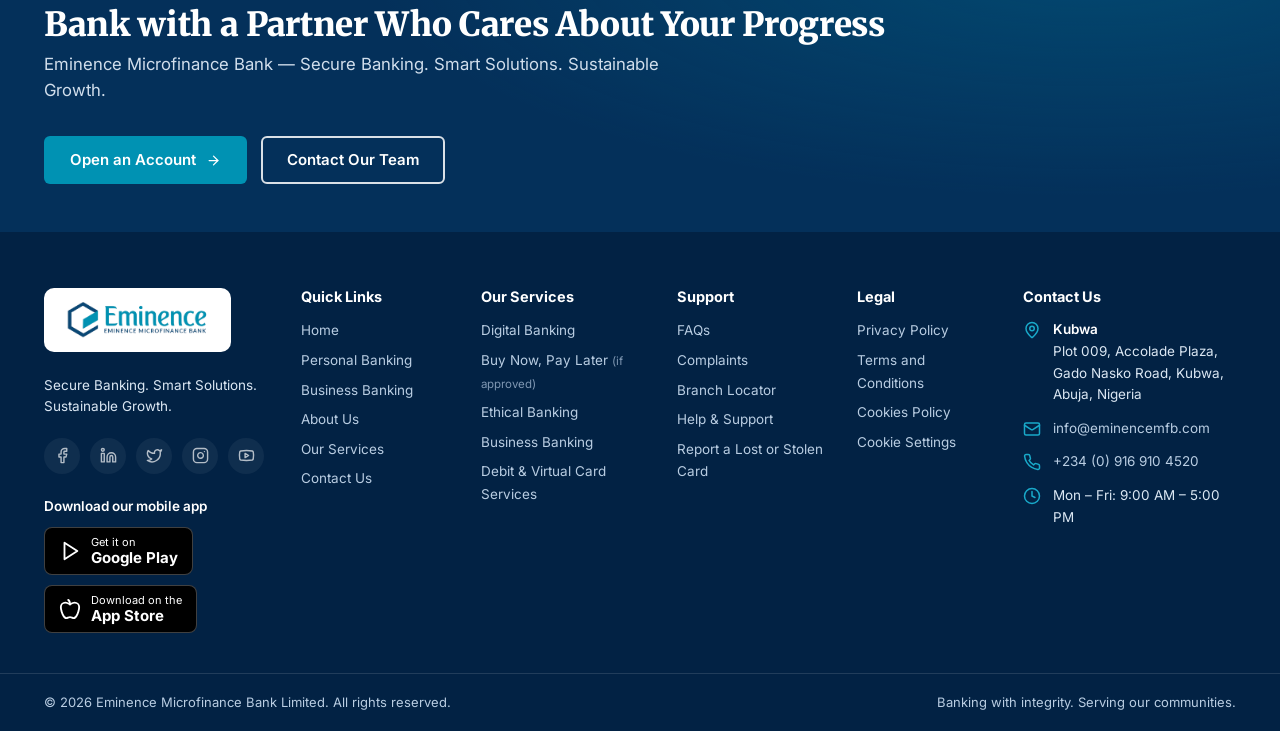
==== commit 07d9fc09: "Add files via upload" ====
--- a/eminence-website/about.html
+++ b/eminence-website/about.html
@@ -11,7 +11,7 @@
   <link rel="preconnect" href="https://fonts.googleapis.com">
   <link rel="preconnect" href="https://fonts.gstatic.com" crossorigin>
   <link href="https://fonts.googleapis.com/css2?family=Inter:wght@400;500;600;700;800&family=Merriweather:wght@700;900&display=swap" rel="stylesheet">
-  <link rel="stylesheet" href="assets/css/styles.css">
+  <link rel="stylesheet" href="assets/css/styles.css?v=20261105">
   <noscript><style>.preloader { display: none; }</style></noscript>
 </head>
 <body data-page="about">
@@ -31,7 +31,7 @@
   <main id="main">
     <!-- HERO -->
     <section class="hero" aria-labelledby="hero-title">
-      <div class="hero__media"><img decoding="async" src="https://d8j0ntlcm91z4.cloudfront.net/user_3LMak1GNJ6o6zQ6GWfeLigQ9jdN/hf_20261103_160727_bc4aee6e-430c-4cfd-9bc1-6c37a6381b83.png" data-local="assets/img/hero-about.jpg" alt="Eminence bank manager in a navy hijab sitting at a meeting table" fetchpriority="high"></div>
+      <div class="hero__media"><img decoding="async" src="assets/img/hero-about.jpg" alt="Eminence bank manager in a navy hijab sitting at a meeting table" fetchpriority="high"></div>
       <div class="container hero__inner">
         <div class="hero__content">
           <ol class="breadcrumb reveal"><li><a href="index.html">Home</a></li><li><i data-lucide="chevron-right"></i></li><li aria-current="page">About Us</li></ol>
@@ -40,7 +40,7 @@
           <p class="reveal" style="--d:.16s">Eminence Microfinance Bank (Eminence MFB) is a forward-thinking financial institution dedicated to delivering secure, ethical, and innovative banking solutions for individuals, entrepreneurs, and small businesses across Nigeria.</p>
           <div class="btn-row reveal" style="--d:.24s">
             <a class="btn btn--primary" href="#" data-open-account>Open an Account <i data-lucide="arrow-right"></i></a>
-            <a class="btn btn--ghost-light" href="#sharia">Sharia-Compliant Banking</a>
+            <a class="btn btn--ghost-light" href="services.html">Explore Our Services</a>
           </div>
         </div>
       </div>
@@ -93,130 +93,6 @@
       </div>
     </section>
 
-    <!-- SHARIA-COMPLIANT BANKING (moved from its own page) -->
-    <section class="section section--soft" id="sharia" aria-labelledby="sharia-title" style="padding-bottom:0">
-      <div class="container">
-        <div class="sharia-band reveal">
-          <div class="sharia-band__text">
-            <span class="eyebrow eyebrow--gold">Sharia-Compliant Banking</span>
-            <h2 id="sharia-title">Faith-Aligned Banking for a Better Tomorrow</h2>
-            <p>Our Sharia-compliant banking focuses on ethical, transparent, and responsible financial arrangements designed around applicable Islamic finance principles.</p>
-            <p>We aim to help customers understand available banking options, product structures, applicable costs, and financial obligations so they can make informed decisions.</p>
-            <ul class="check-list check-list--light" style="margin:18px 0 24px">
-              <li><strong style="color:#fff">Sharia Governance</strong>&nbsp;— learn about the bank's actual Sharia oversight and approval arrangements.</li>
-              <li><strong style="color:#fff">Experienced Team</strong>&nbsp;— information from qualified staff familiar with the relevant products.</li>
-              <li><strong style="color:#fff">Tailored Solutions</strong>&nbsp;— available products that match your circumstances.</li>
-              <li><strong style="color:#fff">Long-Term Impact</strong>&nbsp;— responsible financial planning and sustainable development.</li>
-            </ul>
-            <div class="btn-row">
-              <a class="btn btn--gold" href="#sharia-products">Explore Islamic Finance Products <i data-lucide="arrow-right"></i></a>
-              <a class="btn btn--ghost-light" href="contact.html?subject=Islamic%20Finance%20enquiry#message">Speak to Our Team</a>
-            </div>
-          </div>
-          <div class="sharia-band__media"><img decoding="async" src="https://d8j0ntlcm91z4.cloudfront.net/user_3LMak1GNJ6o6zQ6GWfeLigQ9jdN/hf_20261103_161911_e9f2e71e-a524-4277-95fe-87a105a74452.png" data-local="assets/img/svc-ethical.jpg" alt="Woman in a navy hijab sitting in a courtyard with Islamic-architecture arches" loading="lazy"></div>
-        </div>
-      </div>
-    </section>
-
-    <!-- PRINCIPLES -->
-    <section class="section section--soft" aria-labelledby="pr-title" style="padding-top:40px">
-      <div class="container">
-        <div class="section-head reveal">
-          <div><span class="eyebrow">Our Principles</span><h2 id="pr-title" class="h-section">Guided by Principle, Focused on You</h2></div>
-          <p>Products represented as Sharia-compliant follow the Bank's approved Sharia governance arrangements, with clear explanations of every term, cost and responsibility.</p>
-        </div>
-        <div class="grid grid-4" data-stagger>
-          <article class="pillar reveal"><span class="ic-circle ic-circle--teal"><i data-lucide="book-open"></i></span><h3>Guided by Islamic Principles</h3><p>Products represented as Sharia-compliant should follow the bank's approved Sharia governance arrangements.</p></article>
-          <article class="pillar reveal"><span class="ic-circle ic-circle--teal"><i data-lucide="scale"></i></span><h3>Fair and Transparent</h3><p>Clear explanations of product terms, costs, responsibilities, and conditions.</p></article>
-          <article class="pillar reveal"><span class="ic-circle ic-circle--teal"><i data-lucide="users"></i></span><h3>Accessible to Everyone</h3><p>Suitable banking information and accessible services for eligible customers.</p></article>
-          <article class="pillar reveal"><span class="ic-circle ic-circle--teal"><i data-lucide="sprout"></i></span><h3>Supporting Real Growth</h3><p>Responsible financial activity and sustainable economic development.</p></article>
-        </div>
-      </div>
-    </section>
-
-    <!-- PRODUCTS -->
-    <section class="section" id="sharia-products" aria-labelledby="prod-title">
-      <div class="container">
-        <div class="section-head section-head--center reveal">
-          <span class="eyebrow">Islamic Financial Solutions</span>
-          <h2 id="prod-title" class="h-section">For Your Life and Business</h2>
-          <p>Each product is offered only where available and appropriately approved.</p>
-        </div>
-        <div class="grid grid-4" data-stagger>
-          <article class="card reveal">
-            <div class="card__img"><img decoding="async" src="https://d8j0ntlcm91z4.cloudfront.net/user_3LMak1GNJ6o6zQ6GWfeLigQ9jdN/hf_20261103_160927_f28e17a8-5a23-4ef3-855c-95bc27d45624.png" data-local="assets/img/acc-savings.jpg" alt="Woman in a navy hijab reviewing her savings on a laptop at home" loading="lazy"></div>
-            <div class="card__body">
-              <div class="card__head"><span class="card__icon"><i data-lucide="piggy-bank"></i></span><h3>Islamic Savings Account</h3></div>
-              <p>Explore savings products designed in accordance with the bank's approved Sharia-compliant structures, where available.</p>
-              <a class="btn btn--primary btn--block btn--sm" href="contact.html?subject=Islamic%20Savings%20enquiry#message">Explore Islamic Savings <i data-lucide="arrow-right"></i></a>
-            </div>
-          </article>
-          <article class="card reveal">
-            <div class="card__img"><img decoding="async" src="https://d8j0ntlcm91z4.cloudfront.net/user_3LMak1GNJ6o6zQ6GWfeLigQ9jdN/hf_20261103_161036_6b3b4a40-cd46-4c0e-a337-73b5809af349.png" data-local="assets/img/acc-current.jpg" alt="Woman in a navy hijab paying with her smartphone at a cafe" loading="lazy"></div>
-            <div class="card__body">
-              <div class="card__head"><span class="card__icon"><i data-lucide="wallet"></i></span><h3>Islamic Current Account</h3></div>
-              <p>Current account options designed to support eligible customers' everyday transactions under the applicable product terms.</p>
-              <a class="btn btn--primary btn--block btn--sm" href="contact.html?subject=Islamic%20Current%20Account%20enquiry#message">Explore Islamic Current Accounts <i data-lucide="arrow-right"></i></a>
-            </div>
-          </article>
-          <article class="card reveal">
-            <div class="card__img"><img decoding="async" src="https://d8j0ntlcm91z4.cloudfront.net/user_3LMak1GNJ6o6zQ6GWfeLigQ9jdN/hf_20261103_161513_7276a896-f82a-4887-9c8a-7f5f1c19a68d.png" data-local="assets/img/biz-financing.jpg" alt="Shop owner in a navy hijab checking inventory on a tablet" loading="lazy"></div>
-            <div class="card__body">
-              <div class="card__head"><span class="card__icon"><i data-lucide="package"></i></span><h3>Islamic Asset Financing</h3></div>
-              <p>Approved asset-based financing arrangements, such as Murabaha, only where offered and approved. You receive clear information about the asset, payment structure, total cost and obligations.</p>
-              <a class="btn btn--primary btn--block btn--sm" href="contact.html?subject=Islamic%20Asset%20Financing%20enquiry#message">Explore Asset Financing <i data-lucide="arrow-right"></i></a>
-            </div>
-          </article>
-          <article class="card reveal">
-            <div class="card__img"><img decoding="async" src="https://d8j0ntlcm91z4.cloudfront.net/user_3LMak1GNJ6o6zQ6GWfeLigQ9jdN/hf_20261103_161441_4467e466-4cdd-4c0d-a7b4-9c09f3d7cd49.png" data-local="assets/img/biz-savings.jpg" alt="Eminence officer in a navy hijab meeting a business client" loading="lazy"></div>
-            <div class="card__body">
-              <div class="card__head"><span class="card__icon"><i data-lucide="briefcase-business"></i></span><h3>Islamic Business Financing</h3></div>
-              <p>Financing arrangements for eligible entrepreneurs and businesses, subject to approved products and terms.</p>
-              <ul class="check-list"><li>Working capital</li><li>Trade and equipment needs</li><li>Business development</li><li>SME support</li></ul>
-              <a class="btn btn--primary btn--block btn--sm" href="contact.html?subject=Islamic%20Business%20Financing%20application#message">Apply for Business Financing <i data-lucide="arrow-right"></i></a>
-            </div>
-          </article>
-        </div>
-      </div>
-    </section>
-
-    <!-- HOW IT WORKS -->
-    <section class="section section--soft" aria-labelledby="how-title">
-      <div class="container">
-        <div class="section-head section-head--center reveal">
-          <span class="eyebrow">How Our Islamic Financing Works</span>
-          <h2 id="how-title" class="h-section">A Clear, Four-Step Process</h2>
-          <p>The actual process depends on the approved product and financing structure.</p>
-        </div>
-        <ol class="steps" data-stagger>
-          <li class="reveal"><h3>Enquire</h3><p>Contact the bank to discuss your needs and the available products.</p></li>
-          <li class="reveal"><h3>Application</h3><p>Provide the required information and documents.</p></li>
-          <li class="reveal"><h3>Assessment</h3><p>The bank reviews eligibility, requirements, and the proposed arrangement.</p></li>
-          <li class="reveal"><h3>Approval and Fulfilment</h3><p>If approved, the bank explains the applicable agreement and completes the transaction according to its terms.</p></li>
-        </ol>
-      </div>
-    </section>
-
-    <!-- FAQ -->
-    <section class="section" aria-labelledby="sh-faq-title">
-      <div class="container split" style="align-items:start">
-        <div class="reveal reveal--left">
-          <span class="eyebrow">Frequently Asked Questions</span>
-          <h2 id="sh-faq-title" class="h-section">Understanding Sharia-Compliant Banking</h2>
-          <p>Have a question that isn't answered here? Our team can explain the specific product structure, total cost and obligations before you decide.</p>
-          <a class="btn btn--outline" href="contact.html?subject=Islamic%20Finance%20enquiry#message">Ask Our Team</a>
-          <p class="notice" style="margin-top:24px"><i data-lucide="info"></i><span>Product availability, Sharia approval, terminology and governance details are confirmed by the Bank before any product is offered. We do not claim that the Bank or all its products are Sharia-certified without supporting evidence.</span></p>
-        </div>
-        <div class="faq reveal reveal--right" data-single>
-          <details open><summary>What is Sharia-compliant banking?</summary><div class="faq__a"><p>It refers to financial services structured in accordance with applicable Islamic finance principles and the relevant product's approved governance arrangements.</p></div></details>
-          <details><summary>How is Islamic financing different from conventional loans?</summary><div class="faq__a"><p>The structures may differ depending on the product. The bank will explain the specific arrangement, total cost, payment obligations, and applicable principles.</p></div></details>
-          <details><summary>What are the eligibility requirements?</summary><div class="faq__a"><p>Requirements depend on the product, customer category, and applicable verification process.</p></div></details>
-          <details><summary>Can businesses access Islamic financing?</summary><div class="faq__a"><p>Eligible businesses may apply for products offered by the bank, subject to availability and approval.</p></div></details>
-          <details><summary>Are there any fees?</summary><div class="faq__a"><p>All applicable charges and obligations are disclosed in the product documentation.</p></div></details>
-        </div>
-      </div>
-    </section>
-
     <!-- INCLUSION -->
     <section class="section section--soft" aria-labelledby="incl-title">
       <div class="container">
@@ -227,7 +103,7 @@
             <p style="margin-bottom:12px">We believe meaningful banking should create opportunities for people and businesses at every stage of their financial journey. By supporting individuals, entrepreneurs and small businesses with accessible financial services, Eminence Microfinance Bank seeks to contribute to stronger communities and a more inclusive Nigerian economy.</p>
             <p>We are more than a bank. We aim to be a financial partner dedicated to helping customers build stability, unlock opportunities, and move confidently toward the future.</p>
           </div>
-          <img decoding="async" src="https://d8j0ntlcm91z4.cloudfront.net/user_3LMak1GNJ6o6zQ6GWfeLigQ9jdN/hf_20261103_162044_12a03f96-203b-458b-b09b-cddd19f5c1a2.png" data-local="assets/img/biz-story.jpg" alt="Proud shop owner in a navy hijab inside her store" loading="lazy">
+          <img decoding="async" src="assets/img/biz-story.jpg" alt="Proud shop owner in a navy hijab inside her store" loading="lazy">
         </div>
       </div>
     </section>
@@ -261,8 +137,8 @@
   </main>
 
   <footer id="site-footer"></footer>
-  <script src="assets/js/vendor/lenis.min.js"></script>
-  <script src="assets/js/vendor/lucide.min.js"></script>
-  <script src="assets/js/main.js"></script>
+  <script src="assets/js/vendor/lenis.min.js?v=20261105"></script>
+  <script src="assets/js/vendor/lucide.min.js?v=20261105"></script>
+  <script src="assets/js/main.js?v=20261105"></script>
 </body>
 </html>
--- a/eminence-website/assets/css/styles.css
+++ b/eminence-website/assets/css/styles.css
@@ -958,3 +958,70 @@
 @media (prefers-reduced-motion: reduce) {
   .preloader__navy, .preloader__teal, .preloader__bar::after { animation: none !important; -webkit-mask: none; mask: none; }
 }
+.promo img { object-position: 85% 30%; }
+.promo::before { background: linear-gradient(180deg, rgba(2,34,68,.05) 0%, rgba(2,34,68,.55) 45%, rgba(2,34,68,.95) 100%); }
+
+/* ==========================================================================
+   Cookie consent banner + preferences dialog
+   ========================================================================== */
+.cookie-banner {
+  position: fixed; left: 20px; bottom: 20px; z-index: 400; width: min(560px, calc(100% - 40px));
+  background: #fff; border: 1px solid var(--line); border-top: 4px solid var(--teal); border-radius: var(--radius-lg);
+  box-shadow: var(--shadow-lg); padding: 20px 22px; display: grid; gap: 14px;
+  opacity: 0; transform: translateY(24px); transition: opacity .35s var(--ease), transform .35s var(--ease);
+}
+.cookie-banner.is-visible { opacity: 1; transform: none; }
+.cookie-banner h2 { font-family: var(--font-body); font-weight: 800; font-size: 17px; color: var(--navy); display: flex; align-items: center; gap: 10px; margin: 0 0 6px; }
+.cookie-banner h2 svg { color: var(--gold-600); font-size: 22px; }
+.cookie-banner p { font-size: 13.5px; margin: 0; line-height: 1.55; }
+.cookie-banner__actions { display: flex; flex-wrap: wrap; gap: 10px; align-items: center; }
+.cookie-link { background: none; border: 0; padding: 6px 4px; font: inherit; font-size: 14px; font-weight: 600; color: var(--navy); text-decoration: underline; text-underline-offset: 3px; cursor: pointer; }
+.cookie-link:hover { color: var(--teal); }
+.cookie-modal { position: fixed; inset: 0; z-index: 500; display: grid; place-items: center; padding: 16px; background: rgba(2, 25, 55, .6); backdrop-filter: blur(3px); opacity: 0; transition: opacity .25s; }
+.cookie-modal.is-open { opacity: 1; }
+.cookie-modal__box { width: min(600px, 100%); max-height: calc(100vh - 32px); overflow: auto; background: #fff; border-radius: var(--radius-lg); box-shadow: var(--shadow-lg); padding: 24px; transform: translateY(12px); transition: transform .25s var(--ease); }
+.cookie-modal.is-open .cookie-modal__box { transform: none; }
+.cookie-modal__head { display: flex; justify-content: space-between; align-items: center; gap: 12px; }
+.cookie-modal__head h2 { font-family: var(--font-body); font-weight: 800; font-size: 20px; color: var(--navy); margin: 0; }
+.cookie-modal__intro { font-size: 14px; margin: 8px 0 16px; }
+.cookie-cats { list-style: none; display: grid; gap: 10px; margin-bottom: 20px; }
+.cookie-cat { display: flex; justify-content: space-between; align-items: center; gap: 16px; padding: 14px 16px; border: 1px solid var(--line); border-radius: var(--radius); cursor: pointer; }
+.cookie-cat:hover { border-color: #bfe0ea; }
+.cookie-cat strong { display: block; color: var(--navy); font-size: 15px; }
+.cookie-cat small { display: block; color: var(--muted); font-size: 13px; line-height: 1.45; margin-top: 2px; }
+.switch { position: relative; flex-shrink: 0; width: 44px; height: 24px; }
+.switch input { position: absolute; inset: 0; opacity: 0; margin: 0; cursor: pointer; }
+.switch__ui { position: absolute; inset: 0; border-radius: 30px; background: #c9d4df; transition: background .2s; }
+.switch__ui::after { content: ""; position: absolute; top: 3px; left: 3px; width: 18px; height: 18px; border-radius: 50%; background: #fff; box-shadow: 0 1px 3px rgba(0,0,0,.2); transition: transform .2s var(--ease); }
+.switch input:checked + .switch__ui { background: var(--teal); }
+.switch input:checked + .switch__ui::after { transform: translateX(20px); }
+.switch input:disabled + .switch__ui { background: var(--navy); opacity: .55; }
+.switch input:focus-visible + .switch__ui { outline: 3px solid var(--gold); outline-offset: 2px; }
+.cookie-modal__actions { display: flex; flex-wrap: wrap; gap: 10px; justify-content: flex-end; }
+.cookie-table { width: 100%; border-collapse: collapse; font-size: 14px; margin: 8px 0 18px; }
+.cookie-table th { text-align: left; font-size: 12px; letter-spacing: .06em; text-transform: uppercase; color: var(--muted); padding: 10px 12px; border-bottom: 2px solid var(--line); }
+.cookie-table td { padding: 10px 12px; border-bottom: 1px solid var(--line); vertical-align: top; }
+.cookie-table code { font-size: 13px; background: var(--bg-soft); padding: 2px 6px; border-radius: 4px; color: var(--navy); }
+@media (max-width: 600px) {
+  .cookie-banner { left: 10px; right: 10px; bottom: 10px; width: auto; padding: 16px; }
+  .cookie-banner__actions .btn { flex: 1 1 auto; }
+  .cookie-modal__actions .btn { flex: 1 1 100%; }
+}
+
+/* ==========================================================================
+   404 page
+   ========================================================================== */
+.nf { background: radial-gradient(900px 500px at 85% 20%, rgba(0,146,179,.28), transparent 60%), var(--navy-900); color: #fff; overflow: hidden; }
+.nf__inner { display: grid; grid-template-columns: 1.15fr .85fr; gap: 40px; align-items: center; padding-top: 72px; padding-bottom: 80px; }
+.nf h1 { color: #fff; font-size: clamp(2.1rem, 4.4vw, 3.4rem); }
+.nf h1 .accent { display: block; color: var(--teal-400); }
+.nf p { color: #dbe7f3; font-size: 1.08rem; max-width: 540px; margin-bottom: 28px; }
+.nf .btn-row .btn { gap: 8px; }
+.nf__art { display: flex; align-items: center; justify-content: center; gap: 10px; }
+.nf__num { font-family: var(--font-head); font-weight: 900; font-size: clamp(5rem, 13vw, 10rem); line-height: 1; color: #fff; text-shadow: 0 10px 40px rgba(0,0,0,.25); }
+.nf__art img { width: clamp(84px, 11vw, 150px); height: auto; padding: 14px; background: #fff; border-radius: 26px; box-shadow: 0 18px 50px rgba(0,0,0,.3); animation: nf-float 5s ease-in-out infinite; }
+@keyframes nf-float { 0%, 100% { transform: translateY(0) rotate(-3deg); } 50% { transform: translateY(-12px) rotate(3deg); } }
+@media (max-width: 860px) {
+  .nf__inner { grid-template-columns: 1fr; padding-top: 48px; padding-bottom: 56px; }
+  .nf__art { order: -1; justify-content: flex-start; }
+}
